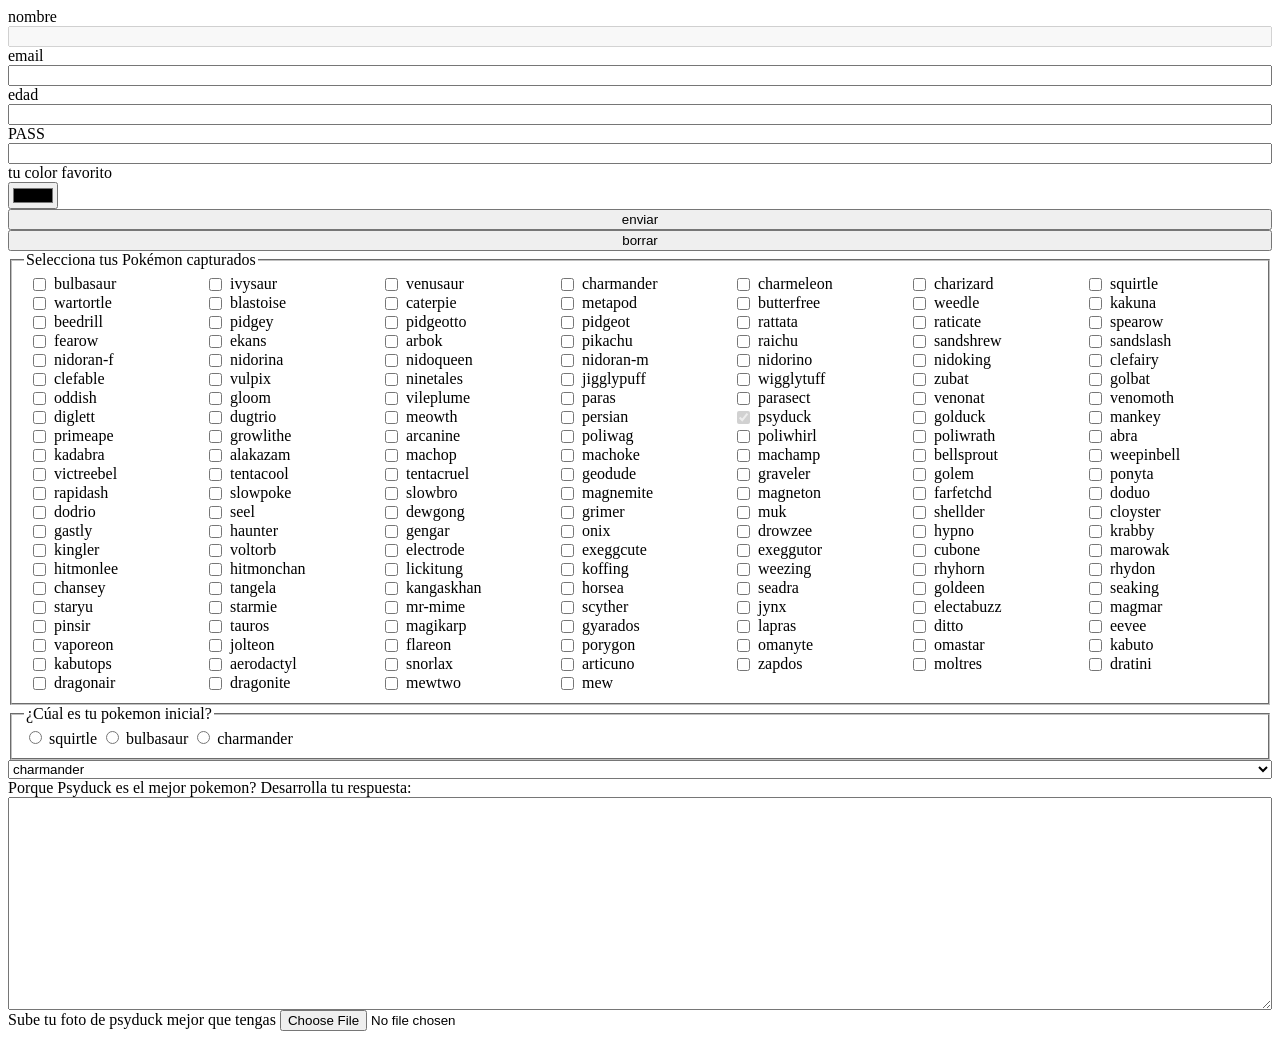
==== sessions/session-07/index.html @ f672d83a "add session 07" ====
<!DOCTYPE html>
<html lang="en">

<head>
    <meta charset="UTF-8">
    <meta name="viewport" content="width=device-width, initial-scale=1.0">
    <title>Document</title>

    <link rel="stylesheet" href="style.css">
</head>

<body>
    <header>

    </header>
    <main>

        <form action="./saludo.html" method="get">

            <label for="nameText">nombre</label>
            <input id="nameText" name="nameNameText" type="text" disabled>

            <label for="emailInput">email</label>
            <input id="emailInput" name="emailNameInput" type="email" required>

            <label for="edadInput">edad</label>
            <input id="edadInput" type="number" name="edadNameInput" readonly>

            <label for="passInput">PASS</label>
            <input id="passInput" type="password" name="passNameInput">

            <label for="colorInput">tu color favorito</label>
            <input id="colorInput" type="color" name="colorNameInput">

            <!-- <input type="button" value=""> -->
            <button type="submit">enviar</button>
            <button type="reset">borrar</button>


            <fieldset class="grid">
                <legend>Selecciona tus Pokémon capturados</legend>

                <input id="bulbasaurCheckbox" name="pokeCheckbox" type="checkbox" value="bulbasaur">
                <label for="bulbasaurCheckbox">bulbasaur</label>

                <input id="ivysaurCheckbox" name="pokeCheckbox" type="checkbox" value="ivysaur">
                <label for="ivysaurCheckbox">ivysaur</label>

                <input id="venusaurCheckbox" name="pokeCheckbox" type="checkbox" value="venusaur">
                <label for="venusaurCheckbox">venusaur</label>

                <input id="charmanderCheckbox" name="pokeCheckbox" type="checkbox" value="charmander">
                <label for="charmanderCheckbox">charmander</label>

                <input id="charmeleonCheckbox" name="pokeCheckbox" type="checkbox" value="charmeleon">
                <label for="charmeleonCheckbox">charmeleon</label>

                <input id="charizardCheckbox" name="pokeCheckbox" type="checkbox" value="charizard">
                <label for="charizardCheckbox">charizard</label>

                <input id="squirtleCheckbox" name="pokeCheckbox" type="checkbox" value="squirtle">
                <label for="squirtleCheckbox">squirtle</label>

                <input id="wartortleCheckbox" name="pokeCheckbox" type="checkbox" value="wartortle">
                <label for="wartortleCheckbox">wartortle</label>

                <input id="blastoiseCheckbox" name="pokeCheckbox" type="checkbox" value="blastoise">
                <label for="blastoiseCheckbox">blastoise</label>

                <input id="caterpieCheckbox" name="pokeCheckbox" type="checkbox" value="caterpie">
                <label for="caterpieCheckbox">caterpie</label>

                <input id="metapodCheckbox" name="pokeCheckbox" type="checkbox" value="metapod">
                <label for="metapodCheckbox">metapod</label>

                <input id="butterfreeCheckbox" name="pokeCheckbox" type="checkbox" value="butterfree">
                <label for="butterfreeCheckbox">butterfree</label>

                <input id="weedleCheckbox" name="pokeCheckbox" type="checkbox" value="weedle">
                <label for="weedleCheckbox">weedle</label>

                <input id="kakunaCheckbox" name="pokeCheckbox" type="checkbox" value="kakuna">
                <label for="kakunaCheckbox">kakuna</label>

                <input id="beedrillCheckbox" name="pokeCheckbox" type="checkbox" value="beedrill">
                <label for="beedrillCheckbox">beedrill</label>

                <input id="pidgeyCheckbox" name="pokeCheckbox" type="checkbox" value="pidgey">
                <label for="pidgeyCheckbox">pidgey</label>

                <input id="pidgeottoCheckbox" name="pokeCheckbox" type="checkbox" value="pidgeotto">
                <label for="pidgeottoCheckbox">pidgeotto</label>

                <input id="pidgeotCheckbox" name="pokeCheckbox" type="checkbox" value="pidgeot">
                <label for="pidgeotCheckbox">pidgeot</label>

                <input id="rattataCheckbox" name="pokeCheckbox" type="checkbox" value="rattata">
                <label for="rattataCheckbox">rattata</label>

                <input id="raticateCheckbox" name="pokeCheckbox" type="checkbox" value="raticate">
                <label for="raticateCheckbox">raticate</label>

                <input id="spearowCheckbox" name="pokeCheckbox" type="checkbox" value="spearow">
                <label for="spearowCheckbox">spearow</label>

                <input id="fearowCheckbox" name="pokeCheckbox" type="checkbox" value="fearow">
                <label for="fearowCheckbox">fearow</label>

                <input id="ekansCheckbox" name="pokeCheckbox" type="checkbox" value="ekans">
                <label for="ekansCheckbox">ekans</label>

                <input id="arbokCheckbox" name="pokeCheckbox" type="checkbox" value="arbok">
                <label for="arbokCheckbox">arbok</label>

                <input id="pikachuCheckbox" name="pokeCheckbox" type="checkbox" value="pikachu">
                <label for="pikachuCheckbox">pikachu</label>

                <input id="raichuCheckbox" name="pokeCheckbox" type="checkbox" value="raichu">
                <label for="raichuCheckbox">raichu</label>

                <input id="sandshrewCheckbox" name="pokeCheckbox" type="checkbox" value="sandshrew">
                <label for="sandshrewCheckbox">sandshrew</label>

                <input id="sandslashCheckbox" name="pokeCheckbox" type="checkbox" value="sandslash">
                <label for="sandslashCheckbox">sandslash</label>

                <input id="nidoran-fCheckbox" name="pokeCheckbox" type="checkbox" value="nidoran-f">
                <label for="nidoran-fCheckbox">nidoran-f</label>

                <input id="nidorinaCheckbox" name="pokeCheckbox" type="checkbox" value="nidorina">
                <label for="nidorinaCheckbox">nidorina</label>

                <input id="nidoqueenCheckbox" name="pokeCheckbox" type="checkbox" value="nidoqueen">
                <label for="nidoqueenCheckbox">nidoqueen</label>

                <input id="nidoran-mCheckbox" name="pokeCheckbox" type="checkbox" value="nidoran-m">
                <label for="nidoran-mCheckbox">nidoran-m</label>

                <input id="nidorinoCheckbox" name="pokeCheckbox" type="checkbox" value="nidorino">
                <label for="nidorinoCheckbox">nidorino</label>

                <input id="nidokingCheckbox" name="pokeCheckbox" type="checkbox" value="nidoking">
                <label for="nidokingCheckbox">nidoking</label>

                <input id="clefairyCheckbox" name="pokeCheckbox" type="checkbox" value="clefairy">
                <label for="clefairyCheckbox">clefairy</label>

                <input id="clefableCheckbox" name="pokeCheckbox" type="checkbox" value="clefable">
                <label for="clefableCheckbox">clefable</label>

                <input id="vulpixCheckbox" name="pokeCheckbox" type="checkbox" value="vulpix">
                <label for="vulpixCheckbox">vulpix</label>

                <input id="ninetalesCheckbox" name="pokeCheckbox" type="checkbox" value="ninetales">
                <label for="ninetalesCheckbox">ninetales</label>

                <input id="jigglypuffCheckbox" name="pokeCheckbox" type="checkbox" value="jigglypuff">
                <label for="jigglypuffCheckbox">jigglypuff</label>

                <input id="wigglytuffCheckbox" name="pokeCheckbox" type="checkbox" value="wigglytuff">
                <label for="wigglytuffCheckbox">wigglytuff</label>

                <input id="zubatCheckbox" name="pokeCheckbox" type="checkbox" value="zubat">
                <label for="zubatCheckbox">zubat</label>

                <input id="golbatCheckbox" name="pokeCheckbox" type="checkbox" value="golbat">
                <label for="golbatCheckbox">golbat</label>

                <input id="oddishCheckbox" name="pokeCheckbox" type="checkbox" value="oddish">
                <label for="oddishCheckbox">oddish</label>

                <input id="gloomCheckbox" name="pokeCheckbox" type="checkbox" value="gloom">
                <label for="gloomCheckbox">gloom</label>

                <input id="vileplumeCheckbox" name="pokeCheckbox" type="checkbox" value="vileplume">
                <label for="vileplumeCheckbox">vileplume</label>

                <input id="parasCheckbox" name="pokeCheckbox" type="checkbox" value="paras">
                <label for="parasCheckbox">paras</label>

                <input id="parasectCheckbox" name="pokeCheckbox" type="checkbox" value="parasect">
                <label for="parasectCheckbox">parasect</label>

                <input id="venonatCheckbox" name="pokeCheckbox" type="checkbox" value="venonat">
                <label for="venonatCheckbox">venonat</label>

                <input id="venomothCheckbox" name="pokeCheckbox" type="checkbox" value="venomoth">
                <label for="venomothCheckbox">venomoth</label>

                <input id="diglettCheckbox" name="pokeCheckbox" type="checkbox" value="diglett">
                <label for="diglettCheckbox">diglett</label>

                <input id="dugtrioCheckbox" name="pokeCheckbox" type="checkbox" value="dugtrio">
                <label for="dugtrioCheckbox">dugtrio</label>

                <input id="meowthCheckbox" name="pokeCheckbox" type="checkbox" value="meowth">
                <label for="meowthCheckbox">meowth</label>

                <input id="persianCheckbox" name="pokeCheckbox" type="checkbox" value="persian">
                <label for="persianCheckbox">persian</label>

                <input name="pokeCheckbox" type="hidden" value="psyduck">
                <input id="psyduckCheckbox" name="pokeCheckbox" type="checkbox" value="psyduck" checked disabled>
                <label for="psyduckCheckbox">psyduck</label>

                <input id="golduckCheckbox" name="pokeCheckbox" type="checkbox" value="golduck">
                <label for="golduckCheckbox">golduck</label>

                <input id="mankeyCheckbox" name="pokeCheckbox" type="checkbox" value="mankey">
                <label for="mankeyCheckbox">mankey</label>

                <input id="primeapeCheckbox" name="pokeCheckbox" type="checkbox" value="primeape">
                <label for="primeapeCheckbox">primeape</label>

                <input id="growlitheCheckbox" name="pokeCheckbox" type="checkbox" value="growlithe">
                <label for="growlitheCheckbox">growlithe</label>

                <input id="arcanineCheckbox" name="pokeCheckbox" type="checkbox" value="arcanine">
                <label for="arcanineCheckbox">arcanine</label>

                <input id="poliwagCheckbox" name="pokeCheckbox" type="checkbox" value="poliwag">
                <label for="poliwagCheckbox">poliwag</label>

                <input id="poliwhirlCheckbox" name="pokeCheckbox" type="checkbox" value="poliwhirl">
                <label for="poliwhirlCheckbox">poliwhirl</label>

                <input id="poliwrathCheckbox" name="pokeCheckbox" type="checkbox" value="poliwrath">
                <label for="poliwrathCheckbox">poliwrath</label>

                <input id="abraCheckbox" name="pokeCheckbox" type="checkbox" value="abra">
                <label for="abraCheckbox">abra</label>

                <input id="kadabraCheckbox" name="pokeCheckbox" type="checkbox" value="kadabra">
                <label for="kadabraCheckbox">kadabra</label>

                <input id="alakazamCheckbox" name="pokeCheckbox" type="checkbox" value="alakazam">
                <label for="alakazamCheckbox">alakazam</label>

                <input id="machopCheckbox" name="pokeCheckbox" type="checkbox" value="machop">
                <label for="machopCheckbox">machop</label>

                <input id="machokeCheckbox" name="pokeCheckbox" type="checkbox" value="machoke">
                <label for="machokeCheckbox">machoke</label>

                <input id="machampCheckbox" name="pokeCheckbox" type="checkbox" value="machamp">
                <label for="machampCheckbox">machamp</label>

                <input id="bellsproutCheckbox" name="pokeCheckbox" type="checkbox" value="bellsprout">
                <label for="bellsproutCheckbox">bellsprout</label>

                <input id="weepinbellCheckbox" name="pokeCheckbox" type="checkbox" value="weepinbell">
                <label for="weepinbellCheckbox">weepinbell</label>

                <input id="victreebelCheckbox" name="pokeCheckbox" type="checkbox" value="victreebel">
                <label for="victreebelCheckbox">victreebel</label>

                <input id="tentacoolCheckbox" name="pokeCheckbox" type="checkbox" value="tentacool">
                <label for="tentacoolCheckbox">tentacool</label>

                <input id="tentacruelCheckbox" name="pokeCheckbox" type="checkbox" value="tentacruel">
                <label for="tentacruelCheckbox">tentacruel</label>

                <input id="geodudeCheckbox" name="pokeCheckbox" type="checkbox" value="geodude">
                <label for="geodudeCheckbox">geodude</label>

                <input id="gravelerCheckbox" name="pokeCheckbox" type="checkbox" value="graveler">
                <label for="gravelerCheckbox">graveler</label>

                <input id="golemCheckbox" name="pokeCheckbox" type="checkbox" value="golem">
                <label for="golemCheckbox">golem</label>

                <input id="ponytaCheckbox" name="pokeCheckbox" type="checkbox" value="ponyta">
                <label for="ponytaCheckbox">ponyta</label>

                <input id="rapidashCheckbox" name="pokeCheckbox" type="checkbox" value="rapidash">
                <label for="rapidashCheckbox">rapidash</label>

                <input id="slowpokeCheckbox" name="pokeCheckbox" type="checkbox" value="slowpoke">
                <label for="slowpokeCheckbox">slowpoke</label>

                <input id="slowbroCheckbox" name="pokeCheckbox" type="checkbox" value="slowbro">
                <label for="slowbroCheckbox">slowbro</label>

                <input id="magnemiteCheckbox" name="pokeCheckbox" type="checkbox" value="magnemite">
                <label for="magnemiteCheckbox">magnemite</label>

                <input id="magnetonCheckbox" name="pokeCheckbox" type="checkbox" value="magneton">
                <label for="magnetonCheckbox">magneton</label>

                <input id="farfetchdCheckbox" name="pokeCheckbox" type="checkbox" value="farfetchd">
                <label for="farfetchdCheckbox">farfetchd</label>

                <input id="doduoCheckbox" name="pokeCheckbox" type="checkbox" value="doduo">
                <label for="doduoCheckbox">doduo</label>

                <input id="dodrioCheckbox" name="pokeCheckbox" type="checkbox" value="dodrio">
                <label for="dodrioCheckbox">dodrio</label>

                <input id="seelCheckbox" name="pokeCheckbox" type="checkbox" value="seel">
                <label for="seelCheckbox">seel</label>

                <input id="dewgongCheckbox" name="pokeCheckbox" type="checkbox" value="dewgong">
                <label for="dewgongCheckbox">dewgong</label>

                <input id="grimerCheckbox" name="pokeCheckbox" type="checkbox" value="grimer">
                <label for="grimerCheckbox">grimer</label>

                <input id="mukCheckbox" name="pokeCheckbox" type="checkbox" value="muk">
                <label for="mukCheckbox">muk</label>

                <input id="shellderCheckbox" name="pokeCheckbox" type="checkbox" value="shellder">
                <label for="shellderCheckbox">shellder</label>

                <input id="cloysterCheckbox" name="pokeCheckbox" type="checkbox" value="cloyster">
                <label for="cloysterCheckbox">cloyster</label>

                <input id="gastlyCheckbox" name="pokeCheckbox" type="checkbox" value="gastly">
                <label for="gastlyCheckbox">gastly</label>

                <input id="haunterCheckbox" name="pokeCheckbox" type="checkbox" value="haunter">
                <label for="haunterCheckbox">haunter</label>

                <input id="gengarCheckbox" name="pokeCheckbox" type="checkbox" value="gengar">
                <label for="gengarCheckbox">gengar</label>

                <input id="onixCheckbox" name="pokeCheckbox" type="checkbox" value="onix">
                <label for="onixCheckbox">onix</label>

                <input id="drowzeeCheckbox" name="pokeCheckbox" type="checkbox" value="drowzee">
                <label for="drowzeeCheckbox">drowzee</label>

                <input id="hypnoCheckbox" name="pokeCheckbox" type="checkbox" value="hypno">
                <label for="hypnoCheckbox">hypno</label>

                <input id="krabbyCheckbox" name="pokeCheckbox" type="checkbox" value="krabby">
                <label for="krabbyCheckbox">krabby</label>

                <input id="kinglerCheckbox" name="pokeCheckbox" type="checkbox" value="kingler">
                <label for="kinglerCheckbox">kingler</label>

                <input id="voltorbCheckbox" name="pokeCheckbox" type="checkbox" value="voltorb">
                <label for="voltorbCheckbox">voltorb</label>

                <input id="electrodeCheckbox" name="pokeCheckbox" type="checkbox" value="electrode">
                <label for="electrodeCheckbox">electrode</label>

                <input id="exeggcuteCheckbox" name="pokeCheckbox" type="checkbox" value="exeggcute">
                <label for="exeggcuteCheckbox">exeggcute</label>

                <input id="exeggutorCheckbox" name="pokeCheckbox" type="checkbox" value="exeggutor">
                <label for="exeggutorCheckbox">exeggutor</label>

                <input id="cuboneCheckbox" name="pokeCheckbox" type="checkbox" value="cubone">
                <label for="cuboneCheckbox">cubone</label>

                <input id="marowakCheckbox" name="pokeCheckbox" type="checkbox" value="marowak">
                <label for="marowakCheckbox">marowak</label>

                <input id="hitmonleeCheckbox" name="pokeCheckbox" type="checkbox" value="hitmonlee">
                <label for="hitmonleeCheckbox">hitmonlee</label>

                <input id="hitmonchanCheckbox" name="pokeCheckbox" type="checkbox" value="hitmonchan">
                <label for="hitmonchanCheckbox">hitmonchan</label>

                <input id="lickitungCheckbox" name="pokeCheckbox" type="checkbox" value="lickitung">
                <label for="lickitungCheckbox">lickitung</label>

                <input id="koffingCheckbox" name="pokeCheckbox" type="checkbox" value="koffing">
                <label for="koffingCheckbox">koffing</label>

                <input id="weezingCheckbox" name="pokeCheckbox" type="checkbox" value="weezing">
                <label for="weezingCheckbox">weezing</label>

                <input id="rhyhornCheckbox" name="pokeCheckbox" type="checkbox" value="rhyhorn">
                <label for="rhyhornCheckbox">rhyhorn</label>

                <input id="rhydonCheckbox" name="pokeCheckbox" type="checkbox" value="rhydon">
                <label for="rhydonCheckbox">rhydon</label>

                <input id="chanseyCheckbox" name="pokeCheckbox" type="checkbox" value="chansey">
                <label for="chanseyCheckbox">chansey</label>

                <input id="tangelaCheckbox" name="pokeCheckbox" type="checkbox" value="tangela">
                <label for="tangelaCheckbox">tangela</label>

                <input id="kangaskhanCheckbox" name="pokeCheckbox" type="checkbox" value="kangaskhan">
                <label for="kangaskhanCheckbox">kangaskhan</label>

                <input id="horseaCheckbox" name="pokeCheckbox" type="checkbox" value="horsea">
                <label for="horseaCheckbox">horsea</label>

                <input id="seadraCheckbox" name="pokeCheckbox" type="checkbox" value="seadra">
                <label for="seadraCheckbox">seadra</label>

                <input id="goldeenCheckbox" name="pokeCheckbox" type="checkbox" value="goldeen">
                <label for="goldeenCheckbox">goldeen</label>

                <input id="seakingCheckbox" name="pokeCheckbox" type="checkbox" value="seaking">
                <label for="seakingCheckbox">seaking</label>

                <input id="staryuCheckbox" name="pokeCheckbox" type="checkbox" value="staryu">
                <label for="staryuCheckbox">staryu</label>

                <input id="starmieCheckbox" name="pokeCheckbox" type="checkbox" value="starmie">
                <label for="starmieCheckbox">starmie</label>

                <input id="mr-mimeCheckbox" name="pokeCheckbox" type="checkbox" value="mr-mime">
                <label for="mr-mimeCheckbox">mr-mime</label>

                <input id="scytherCheckbox" name="pokeCheckbox" type="checkbox" value="scyther">
                <label for="scytherCheckbox">scyther</label>

                <input id="jynxCheckbox" name="pokeCheckbox" type="checkbox" value="jynx">
                <label for="jynxCheckbox">jynx</label>

                <input id="electabuzzCheckbox" name="pokeCheckbox" type="checkbox" value="electabuzz">
                <label for="electabuzzCheckbox">electabuzz</label>

                <input id="magmarCheckbox" name="pokeCheckbox" type="checkbox" value="magmar">
                <label for="magmarCheckbox">magmar</label>

                <input id="pinsirCheckbox" name="pokeCheckbox" type="checkbox" value="pinsir">
                <label for="pinsirCheckbox">pinsir</label>

                <input id="taurosCheckbox" name="pokeCheckbox" type="checkbox" value="tauros">
                <label for="taurosCheckbox">tauros</label>

                <input id="magikarpCheckbox" name="pokeCheckbox" type="checkbox" value="magikarp">
                <label for="magikarpCheckbox">magikarp</label>

                <input id="gyaradosCheckbox" name="pokeCheckbox" type="checkbox" value="gyarados">
                <label for="gyaradosCheckbox">gyarados</label>

                <input id="laprasCheckbox" name="pokeCheckbox" type="checkbox" value="lapras">
                <label for="laprasCheckbox">lapras</label>

                <input id="dittoCheckbox" name="pokeCheckbox" type="checkbox" value="ditto">
                <label for="dittoCheckbox">ditto</label>

                <input id="eeveeCheckbox" name="pokeCheckbox" type="checkbox" value="eevee">
                <label for="eeveeCheckbox">eevee</label>

                <input id="vaporeonCheckbox" name="pokeCheckbox" type="checkbox" value="vaporeon">
                <label for="vaporeonCheckbox">vaporeon</label>

                <input id="jolteonCheckbox" name="pokeCheckbox" type="checkbox" value="jolteon">
                <label for="jolteonCheckbox">jolteon</label>

                <input id="flareonCheckbox" name="pokeCheckbox" type="checkbox" value="flareon">
                <label for="flareonCheckbox">flareon</label>

                <input id="porygonCheckbox" name="pokeCheckbox" type="checkbox" value="porygon">
                <label for="porygonCheckbox">porygon</label>

                <input id="omanyteCheckbox" name="pokeCheckbox" type="checkbox" value="omanyte">
                <label for="omanyteCheckbox">omanyte</label>

                <input id="omastarCheckbox" name="pokeCheckbox" type="checkbox" value="omastar">
                <label for="omastarCheckbox">omastar</label>

                <input id="kabutoCheckbox" name="pokeCheckbox" type="checkbox" value="kabuto">
                <label for="kabutoCheckbox">kabuto</label>

                <input id="kabutopsCheckbox" name="pokeCheckbox" type="checkbox" value="kabutops">
                <label for="kabutopsCheckbox">kabutops</label>

                <input id="aerodactylCheckbox" name="pokeCheckbox" type="checkbox" value="aerodactyl">
                <label for="aerodactylCheckbox">aerodactyl</label>

                <input id="snorlaxCheckbox" name="pokeCheckbox" type="checkbox" value="snorlax">
                <label for="snorlaxCheckbox">snorlax</label>

                <input id="articunoCheckbox" name="pokeCheckbox" type="checkbox" value="articuno">
                <label for="articunoCheckbox">articuno</label>

                <input id="zapdosCheckbox" name="pokeCheckbox" type="checkbox" value="zapdos">
                <label for="zapdosCheckbox">zapdos</label>

                <input id="moltresCheckbox" name="pokeCheckbox" type="checkbox" value="moltres">
                <label for="moltresCheckbox">moltres</label>

                <input id="dratiniCheckbox" name="pokeCheckbox" type="checkbox" value="dratini">
                <label for="dratiniCheckbox">dratini</label>

                <input id="dragonairCheckbox" name="pokeCheckbox" type="checkbox" value="dragonair">
                <label for="dragonairCheckbox">dragonair</label>

                <input id="dragoniteCheckbox" name="pokeCheckbox" type="checkbox" value="dragonite">
                <label for="dragoniteCheckbox">dragonite</label>

                <input id="mewtwoCheckbox" name="pokeCheckbox" type="checkbox" value="mewtwo">
                <label for="mewtwoCheckbox">mewtwo</label>

                <input id="mewCheckbox" name="pokeCheckbox" type="checkbox" value="mew">
                <label for="mewCheckbox">mew</label>

            </fieldset>


            <fieldset>
                <legend>¿Cúal es tu pokemon inicial?</legend>

                <input id="squirtleRadio" name="pokeRadio" type="Radio" value="squirtle">
                <label for="squirtleRadio">squirtle</label>

                <input id="bulbasaurRadio" name="pokeRadio" type="Radio" value="bulbasaur">
                <label for="bulbasaurRadio">bulbasaur</label>

                <input id="charmanderRadio" name="pokeRadio" type="Radio" value="charmander">
                <label for="charmanderRadio">charmander</label>
            </fieldset>


            <select name="pokeSelect" id="pokeSelect">
                <option value="charmander">charmander</option>
                <option value="squirtle">squirtle</option>
                <option value="bulbasaur">bulbasaur</option>
            </select>

            <label for="chapaText">Porque Psyduck es el mejor pokemon? Desarrolla tu respuesta:</label>
            <textarea name="chapa" id="chapaText"></textarea>

            <label for="">Sube tu foto de psyduck mejor que tengas
                <input type="file">
            </label>

        </form>

    </main>
</body>

</html>
---- sessions/session-07/style.css ----
form {
    display: flex;
    flex-direction: column;
}

textarea {
    font-family: Arial, Helvetica, sans-serif;
    padding: .33rem;
    min-height: 200px;
}

.grid {
    display: grid;
    grid-template-columns: repeat(2, 30px 1fr);
}

@media (min-width: 768px) {
    .grid {
        grid-template-columns: repeat(4, 30px 1fr);
    }
}

@media (min-width: 1200px) {
    .grid {
        grid-template-columns: repeat(7, 30px 1fr);
    }
}
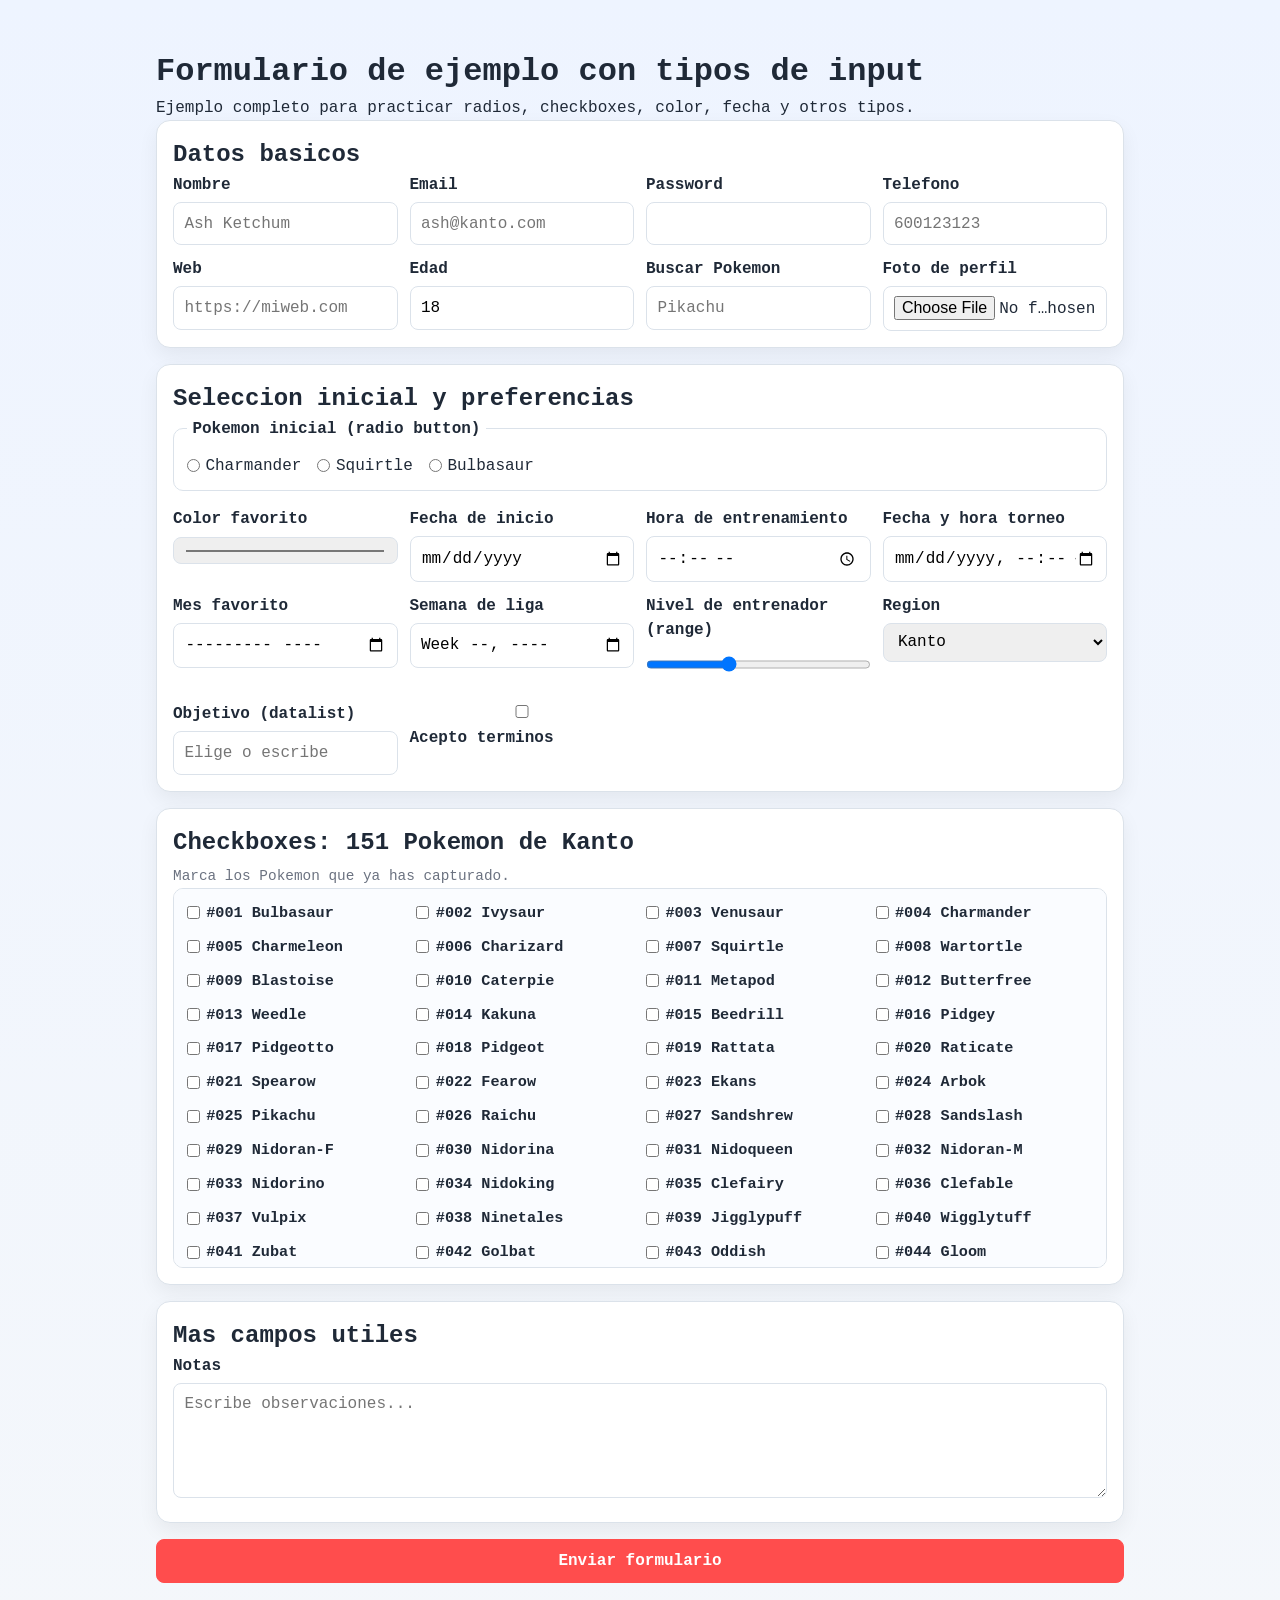
==== commit ee4ccb63: "chore: add session 07 example" ====
--- a/sessions/session-07/index.html
+++ b/sessions/session-07/index.html
@@ -1,532 +1,1609 @@
-<!DOCTYPE html>
-<html lang="en">
-
-<head>
-    <meta charset="UTF-8">
-    <meta name="viewport" content="width=device-width, initial-scale=1.0">
-    <title>Document</title>
-
-    <link rel="stylesheet" href="style.css">
-</head>
-
-<body>
-    <header>
-
-    </header>
+<!doctype html>
+<html lang="es">
+  <head>
+    <meta charset="UTF-8" />
+    <meta name="viewport" content="width=device-width, initial-scale=1.0" />
+    <title>Ejemplo de Inputs</title>
+
+    <link rel="stylesheet" href="reset.css" />
+    <link rel="stylesheet" href="style.css" />
+  </head>
+  <body>
     <main>
-
-        <form action="./saludo.html" method="get">
-
-            <label for="nameText">nombre</label>
-            <input id="nameText" name="nameNameText" type="text" disabled>
-
-            <label for="emailInput">email</label>
-            <input id="emailInput" name="emailNameInput" type="email" required>
-
-            <label for="edadInput">edad</label>
-            <input id="edadInput" type="number" name="edadNameInput" readonly>
-
-            <label for="passInput">PASS</label>
-            <input id="passInput" type="password" name="passNameInput">
-
-            <label for="colorInput">tu color favorito</label>
-            <input id="colorInput" type="color" name="colorNameInput">
-
-            <!-- <input type="button" value=""> -->
-            <button type="submit">enviar</button>
-            <button type="reset">borrar</button>
-
-
-            <fieldset class="grid">
-                <legend>Selecciona tus Pokémon capturados</legend>
-
-                <input id="bulbasaurCheckbox" name="pokeCheckbox" type="checkbox" value="bulbasaur">
-                <label for="bulbasaurCheckbox">bulbasaur</label>
-
-                <input id="ivysaurCheckbox" name="pokeCheckbox" type="checkbox" value="ivysaur">
-                <label for="ivysaurCheckbox">ivysaur</label>
-
-                <input id="venusaurCheckbox" name="pokeCheckbox" type="checkbox" value="venusaur">
-                <label for="venusaurCheckbox">venusaur</label>
-
-                <input id="charmanderCheckbox" name="pokeCheckbox" type="checkbox" value="charmander">
-                <label for="charmanderCheckbox">charmander</label>
-
-                <input id="charmeleonCheckbox" name="pokeCheckbox" type="checkbox" value="charmeleon">
-                <label for="charmeleonCheckbox">charmeleon</label>
-
-                <input id="charizardCheckbox" name="pokeCheckbox" type="checkbox" value="charizard">
-                <label for="charizardCheckbox">charizard</label>
-
-                <input id="squirtleCheckbox" name="pokeCheckbox" type="checkbox" value="squirtle">
-                <label for="squirtleCheckbox">squirtle</label>
-
-                <input id="wartortleCheckbox" name="pokeCheckbox" type="checkbox" value="wartortle">
-                <label for="wartortleCheckbox">wartortle</label>
-
-                <input id="blastoiseCheckbox" name="pokeCheckbox" type="checkbox" value="blastoise">
-                <label for="blastoiseCheckbox">blastoise</label>
-
-                <input id="caterpieCheckbox" name="pokeCheckbox" type="checkbox" value="caterpie">
-                <label for="caterpieCheckbox">caterpie</label>
-
-                <input id="metapodCheckbox" name="pokeCheckbox" type="checkbox" value="metapod">
-                <label for="metapodCheckbox">metapod</label>
-
-                <input id="butterfreeCheckbox" name="pokeCheckbox" type="checkbox" value="butterfree">
-                <label for="butterfreeCheckbox">butterfree</label>
-
-                <input id="weedleCheckbox" name="pokeCheckbox" type="checkbox" value="weedle">
-                <label for="weedleCheckbox">weedle</label>
-
-                <input id="kakunaCheckbox" name="pokeCheckbox" type="checkbox" value="kakuna">
-                <label for="kakunaCheckbox">kakuna</label>
-
-                <input id="beedrillCheckbox" name="pokeCheckbox" type="checkbox" value="beedrill">
-                <label for="beedrillCheckbox">beedrill</label>
-
-                <input id="pidgeyCheckbox" name="pokeCheckbox" type="checkbox" value="pidgey">
-                <label for="pidgeyCheckbox">pidgey</label>
-
-                <input id="pidgeottoCheckbox" name="pokeCheckbox" type="checkbox" value="pidgeotto">
-                <label for="pidgeottoCheckbox">pidgeotto</label>
-
-                <input id="pidgeotCheckbox" name="pokeCheckbox" type="checkbox" value="pidgeot">
-                <label for="pidgeotCheckbox">pidgeot</label>
-
-                <input id="rattataCheckbox" name="pokeCheckbox" type="checkbox" value="rattata">
-                <label for="rattataCheckbox">rattata</label>
-
-                <input id="raticateCheckbox" name="pokeCheckbox" type="checkbox" value="raticate">
-                <label for="raticateCheckbox">raticate</label>
-
-                <input id="spearowCheckbox" name="pokeCheckbox" type="checkbox" value="spearow">
-                <label for="spearowCheckbox">spearow</label>
-
-                <input id="fearowCheckbox" name="pokeCheckbox" type="checkbox" value="fearow">
-                <label for="fearowCheckbox">fearow</label>
-
-                <input id="ekansCheckbox" name="pokeCheckbox" type="checkbox" value="ekans">
-                <label for="ekansCheckbox">ekans</label>
-
-                <input id="arbokCheckbox" name="pokeCheckbox" type="checkbox" value="arbok">
-                <label for="arbokCheckbox">arbok</label>
-
-                <input id="pikachuCheckbox" name="pokeCheckbox" type="checkbox" value="pikachu">
-                <label for="pikachuCheckbox">pikachu</label>
-
-                <input id="raichuCheckbox" name="pokeCheckbox" type="checkbox" value="raichu">
-                <label for="raichuCheckbox">raichu</label>
-
-                <input id="sandshrewCheckbox" name="pokeCheckbox" type="checkbox" value="sandshrew">
-                <label for="sandshrewCheckbox">sandshrew</label>
-
-                <input id="sandslashCheckbox" name="pokeCheckbox" type="checkbox" value="sandslash">
-                <label for="sandslashCheckbox">sandslash</label>
-
-                <input id="nidoran-fCheckbox" name="pokeCheckbox" type="checkbox" value="nidoran-f">
-                <label for="nidoran-fCheckbox">nidoran-f</label>
-
-                <input id="nidorinaCheckbox" name="pokeCheckbox" type="checkbox" value="nidorina">
-                <label for="nidorinaCheckbox">nidorina</label>
-
-                <input id="nidoqueenCheckbox" name="pokeCheckbox" type="checkbox" value="nidoqueen">
-                <label for="nidoqueenCheckbox">nidoqueen</label>
-
-                <input id="nidoran-mCheckbox" name="pokeCheckbox" type="checkbox" value="nidoran-m">
-                <label for="nidoran-mCheckbox">nidoran-m</label>
-
-                <input id="nidorinoCheckbox" name="pokeCheckbox" type="checkbox" value="nidorino">
-                <label for="nidorinoCheckbox">nidorino</label>
-
-                <input id="nidokingCheckbox" name="pokeCheckbox" type="checkbox" value="nidoking">
-                <label for="nidokingCheckbox">nidoking</label>
-
-                <input id="clefairyCheckbox" name="pokeCheckbox" type="checkbox" value="clefairy">
-                <label for="clefairyCheckbox">clefairy</label>
-
-                <input id="clefableCheckbox" name="pokeCheckbox" type="checkbox" value="clefable">
-                <label for="clefableCheckbox">clefable</label>
-
-                <input id="vulpixCheckbox" name="pokeCheckbox" type="checkbox" value="vulpix">
-                <label for="vulpixCheckbox">vulpix</label>
-
-                <input id="ninetalesCheckbox" name="pokeCheckbox" type="checkbox" value="ninetales">
-                <label for="ninetalesCheckbox">ninetales</label>
-
-                <input id="jigglypuffCheckbox" name="pokeCheckbox" type="checkbox" value="jigglypuff">
-                <label for="jigglypuffCheckbox">jigglypuff</label>
-
-                <input id="wigglytuffCheckbox" name="pokeCheckbox" type="checkbox" value="wigglytuff">
-                <label for="wigglytuffCheckbox">wigglytuff</label>
-
-                <input id="zubatCheckbox" name="pokeCheckbox" type="checkbox" value="zubat">
-                <label for="zubatCheckbox">zubat</label>
-
-                <input id="golbatCheckbox" name="pokeCheckbox" type="checkbox" value="golbat">
-                <label for="golbatCheckbox">golbat</label>
-
-                <input id="oddishCheckbox" name="pokeCheckbox" type="checkbox" value="oddish">
-                <label for="oddishCheckbox">oddish</label>
-
-                <input id="gloomCheckbox" name="pokeCheckbox" type="checkbox" value="gloom">
-                <label for="gloomCheckbox">gloom</label>
-
-                <input id="vileplumeCheckbox" name="pokeCheckbox" type="checkbox" value="vileplume">
-                <label for="vileplumeCheckbox">vileplume</label>
-
-                <input id="parasCheckbox" name="pokeCheckbox" type="checkbox" value="paras">
-                <label for="parasCheckbox">paras</label>
-
-                <input id="parasectCheckbox" name="pokeCheckbox" type="checkbox" value="parasect">
-                <label for="parasectCheckbox">parasect</label>
-
-                <input id="venonatCheckbox" name="pokeCheckbox" type="checkbox" value="venonat">
-                <label for="venonatCheckbox">venonat</label>
-
-                <input id="venomothCheckbox" name="pokeCheckbox" type="checkbox" value="venomoth">
-                <label for="venomothCheckbox">venomoth</label>
-
-                <input id="diglettCheckbox" name="pokeCheckbox" type="checkbox" value="diglett">
-                <label for="diglettCheckbox">diglett</label>
-
-                <input id="dugtrioCheckbox" name="pokeCheckbox" type="checkbox" value="dugtrio">
-                <label for="dugtrioCheckbox">dugtrio</label>
-
-                <input id="meowthCheckbox" name="pokeCheckbox" type="checkbox" value="meowth">
-                <label for="meowthCheckbox">meowth</label>
-
-                <input id="persianCheckbox" name="pokeCheckbox" type="checkbox" value="persian">
-                <label for="persianCheckbox">persian</label>
-
-                <input name="pokeCheckbox" type="hidden" value="psyduck">
-                <input id="psyduckCheckbox" name="pokeCheckbox" type="checkbox" value="psyduck" checked disabled>
-                <label for="psyduckCheckbox">psyduck</label>
-
-                <input id="golduckCheckbox" name="pokeCheckbox" type="checkbox" value="golduck">
-                <label for="golduckCheckbox">golduck</label>
-
-                <input id="mankeyCheckbox" name="pokeCheckbox" type="checkbox" value="mankey">
-                <label for="mankeyCheckbox">mankey</label>
-
-                <input id="primeapeCheckbox" name="pokeCheckbox" type="checkbox" value="primeape">
-                <label for="primeapeCheckbox">primeape</label>
-
-                <input id="growlitheCheckbox" name="pokeCheckbox" type="checkbox" value="growlithe">
-                <label for="growlitheCheckbox">growlithe</label>
-
-                <input id="arcanineCheckbox" name="pokeCheckbox" type="checkbox" value="arcanine">
-                <label for="arcanineCheckbox">arcanine</label>
-
-                <input id="poliwagCheckbox" name="pokeCheckbox" type="checkbox" value="poliwag">
-                <label for="poliwagCheckbox">poliwag</label>
-
-                <input id="poliwhirlCheckbox" name="pokeCheckbox" type="checkbox" value="poliwhirl">
-                <label for="poliwhirlCheckbox">poliwhirl</label>
-
-                <input id="poliwrathCheckbox" name="pokeCheckbox" type="checkbox" value="poliwrath">
-                <label for="poliwrathCheckbox">poliwrath</label>
-
-                <input id="abraCheckbox" name="pokeCheckbox" type="checkbox" value="abra">
-                <label for="abraCheckbox">abra</label>
-
-                <input id="kadabraCheckbox" name="pokeCheckbox" type="checkbox" value="kadabra">
-                <label for="kadabraCheckbox">kadabra</label>
-
-                <input id="alakazamCheckbox" name="pokeCheckbox" type="checkbox" value="alakazam">
-                <label for="alakazamCheckbox">alakazam</label>
-
-                <input id="machopCheckbox" name="pokeCheckbox" type="checkbox" value="machop">
-                <label for="machopCheckbox">machop</label>
-
-                <input id="machokeCheckbox" name="pokeCheckbox" type="checkbox" value="machoke">
-                <label for="machokeCheckbox">machoke</label>
-
-                <input id="machampCheckbox" name="pokeCheckbox" type="checkbox" value="machamp">
-                <label for="machampCheckbox">machamp</label>
-
-                <input id="bellsproutCheckbox" name="pokeCheckbox" type="checkbox" value="bellsprout">
-                <label for="bellsproutCheckbox">bellsprout</label>
-
-                <input id="weepinbellCheckbox" name="pokeCheckbox" type="checkbox" value="weepinbell">
-                <label for="weepinbellCheckbox">weepinbell</label>
-
-                <input id="victreebelCheckbox" name="pokeCheckbox" type="checkbox" value="victreebel">
-                <label for="victreebelCheckbox">victreebel</label>
-
-                <input id="tentacoolCheckbox" name="pokeCheckbox" type="checkbox" value="tentacool">
-                <label for="tentacoolCheckbox">tentacool</label>
-
-                <input id="tentacruelCheckbox" name="pokeCheckbox" type="checkbox" value="tentacruel">
-                <label for="tentacruelCheckbox">tentacruel</label>
-
-                <input id="geodudeCheckbox" name="pokeCheckbox" type="checkbox" value="geodude">
-                <label for="geodudeCheckbox">geodude</label>
-
-                <input id="gravelerCheckbox" name="pokeCheckbox" type="checkbox" value="graveler">
-                <label for="gravelerCheckbox">graveler</label>
-
-                <input id="golemCheckbox" name="pokeCheckbox" type="checkbox" value="golem">
-                <label for="golemCheckbox">golem</label>
-
-                <input id="ponytaCheckbox" name="pokeCheckbox" type="checkbox" value="ponyta">
-                <label for="ponytaCheckbox">ponyta</label>
-
-                <input id="rapidashCheckbox" name="pokeCheckbox" type="checkbox" value="rapidash">
-                <label for="rapidashCheckbox">rapidash</label>
-
-                <input id="slowpokeCheckbox" name="pokeCheckbox" type="checkbox" value="slowpoke">
-                <label for="slowpokeCheckbox">slowpoke</label>
-
-                <input id="slowbroCheckbox" name="pokeCheckbox" type="checkbox" value="slowbro">
-                <label for="slowbroCheckbox">slowbro</label>
-
-                <input id="magnemiteCheckbox" name="pokeCheckbox" type="checkbox" value="magnemite">
-                <label for="magnemiteCheckbox">magnemite</label>
-
-                <input id="magnetonCheckbox" name="pokeCheckbox" type="checkbox" value="magneton">
-                <label for="magnetonCheckbox">magneton</label>
-
-                <input id="farfetchdCheckbox" name="pokeCheckbox" type="checkbox" value="farfetchd">
-                <label for="farfetchdCheckbox">farfetchd</label>
-
-                <input id="doduoCheckbox" name="pokeCheckbox" type="checkbox" value="doduo">
-                <label for="doduoCheckbox">doduo</label>
-
-                <input id="dodrioCheckbox" name="pokeCheckbox" type="checkbox" value="dodrio">
-                <label for="dodrioCheckbox">dodrio</label>
-
-                <input id="seelCheckbox" name="pokeCheckbox" type="checkbox" value="seel">
-                <label for="seelCheckbox">seel</label>
-
-                <input id="dewgongCheckbox" name="pokeCheckbox" type="checkbox" value="dewgong">
-                <label for="dewgongCheckbox">dewgong</label>
-
-                <input id="grimerCheckbox" name="pokeCheckbox" type="checkbox" value="grimer">
-                <label for="grimerCheckbox">grimer</label>
-
-                <input id="mukCheckbox" name="pokeCheckbox" type="checkbox" value="muk">
-                <label for="mukCheckbox">muk</label>
-
-                <input id="shellderCheckbox" name="pokeCheckbox" type="checkbox" value="shellder">
-                <label for="shellderCheckbox">shellder</label>
-
-                <input id="cloysterCheckbox" name="pokeCheckbox" type="checkbox" value="cloyster">
-                <label for="cloysterCheckbox">cloyster</label>
-
-                <input id="gastlyCheckbox" name="pokeCheckbox" type="checkbox" value="gastly">
-                <label for="gastlyCheckbox">gastly</label>
-
-                <input id="haunterCheckbox" name="pokeCheckbox" type="checkbox" value="haunter">
-                <label for="haunterCheckbox">haunter</label>
-
-                <input id="gengarCheckbox" name="pokeCheckbox" type="checkbox" value="gengar">
-                <label for="gengarCheckbox">gengar</label>
-
-                <input id="onixCheckbox" name="pokeCheckbox" type="checkbox" value="onix">
-                <label for="onixCheckbox">onix</label>
-
-                <input id="drowzeeCheckbox" name="pokeCheckbox" type="checkbox" value="drowzee">
-                <label for="drowzeeCheckbox">drowzee</label>
-
-                <input id="hypnoCheckbox" name="pokeCheckbox" type="checkbox" value="hypno">
-                <label for="hypnoCheckbox">hypno</label>
-
-                <input id="krabbyCheckbox" name="pokeCheckbox" type="checkbox" value="krabby">
-                <label for="krabbyCheckbox">krabby</label>
-
-                <input id="kinglerCheckbox" name="pokeCheckbox" type="checkbox" value="kingler">
-                <label for="kinglerCheckbox">kingler</label>
-
-                <input id="voltorbCheckbox" name="pokeCheckbox" type="checkbox" value="voltorb">
-                <label for="voltorbCheckbox">voltorb</label>
-
-                <input id="electrodeCheckbox" name="pokeCheckbox" type="checkbox" value="electrode">
-                <label for="electrodeCheckbox">electrode</label>
-
-                <input id="exeggcuteCheckbox" name="pokeCheckbox" type="checkbox" value="exeggcute">
-                <label for="exeggcuteCheckbox">exeggcute</label>
-
-                <input id="exeggutorCheckbox" name="pokeCheckbox" type="checkbox" value="exeggutor">
-                <label for="exeggutorCheckbox">exeggutor</label>
-
-                <input id="cuboneCheckbox" name="pokeCheckbox" type="checkbox" value="cubone">
-                <label for="cuboneCheckbox">cubone</label>
-
-                <input id="marowakCheckbox" name="pokeCheckbox" type="checkbox" value="marowak">
-                <label for="marowakCheckbox">marowak</label>
-
-                <input id="hitmonleeCheckbox" name="pokeCheckbox" type="checkbox" value="hitmonlee">
-                <label for="hitmonleeCheckbox">hitmonlee</label>
-
-                <input id="hitmonchanCheckbox" name="pokeCheckbox" type="checkbox" value="hitmonchan">
-                <label for="hitmonchanCheckbox">hitmonchan</label>
-
-                <input id="lickitungCheckbox" name="pokeCheckbox" type="checkbox" value="lickitung">
-                <label for="lickitungCheckbox">lickitung</label>
-
-                <input id="koffingCheckbox" name="pokeCheckbox" type="checkbox" value="koffing">
-                <label for="koffingCheckbox">koffing</label>
-
-                <input id="weezingCheckbox" name="pokeCheckbox" type="checkbox" value="weezing">
-                <label for="weezingCheckbox">weezing</label>
-
-                <input id="rhyhornCheckbox" name="pokeCheckbox" type="checkbox" value="rhyhorn">
-                <label for="rhyhornCheckbox">rhyhorn</label>
-
-                <input id="rhydonCheckbox" name="pokeCheckbox" type="checkbox" value="rhydon">
-                <label for="rhydonCheckbox">rhydon</label>
-
-                <input id="chanseyCheckbox" name="pokeCheckbox" type="checkbox" value="chansey">
-                <label for="chanseyCheckbox">chansey</label>
-
-                <input id="tangelaCheckbox" name="pokeCheckbox" type="checkbox" value="tangela">
-                <label for="tangelaCheckbox">tangela</label>
-
-                <input id="kangaskhanCheckbox" name="pokeCheckbox" type="checkbox" value="kangaskhan">
-                <label for="kangaskhanCheckbox">kangaskhan</label>
-
-                <input id="horseaCheckbox" name="pokeCheckbox" type="checkbox" value="horsea">
-                <label for="horseaCheckbox">horsea</label>
-
-                <input id="seadraCheckbox" name="pokeCheckbox" type="checkbox" value="seadra">
-                <label for="seadraCheckbox">seadra</label>
-
-                <input id="goldeenCheckbox" name="pokeCheckbox" type="checkbox" value="goldeen">
-                <label for="goldeenCheckbox">goldeen</label>
-
-                <input id="seakingCheckbox" name="pokeCheckbox" type="checkbox" value="seaking">
-                <label for="seakingCheckbox">seaking</label>
-
-                <input id="staryuCheckbox" name="pokeCheckbox" type="checkbox" value="staryu">
-                <label for="staryuCheckbox">staryu</label>
-
-                <input id="starmieCheckbox" name="pokeCheckbox" type="checkbox" value="starmie">
-                <label for="starmieCheckbox">starmie</label>
-
-                <input id="mr-mimeCheckbox" name="pokeCheckbox" type="checkbox" value="mr-mime">
-                <label for="mr-mimeCheckbox">mr-mime</label>
-
-                <input id="scytherCheckbox" name="pokeCheckbox" type="checkbox" value="scyther">
-                <label for="scytherCheckbox">scyther</label>
-
-                <input id="jynxCheckbox" name="pokeCheckbox" type="checkbox" value="jynx">
-                <label for="jynxCheckbox">jynx</label>
-
-                <input id="electabuzzCheckbox" name="pokeCheckbox" type="checkbox" value="electabuzz">
-                <label for="electabuzzCheckbox">electabuzz</label>
-
-                <input id="magmarCheckbox" name="pokeCheckbox" type="checkbox" value="magmar">
-                <label for="magmarCheckbox">magmar</label>
-
-                <input id="pinsirCheckbox" name="pokeCheckbox" type="checkbox" value="pinsir">
-                <label for="pinsirCheckbox">pinsir</label>
-
-                <input id="taurosCheckbox" name="pokeCheckbox" type="checkbox" value="tauros">
-                <label for="taurosCheckbox">tauros</label>
-
-                <input id="magikarpCheckbox" name="pokeCheckbox" type="checkbox" value="magikarp">
-                <label for="magikarpCheckbox">magikarp</label>
-
-                <input id="gyaradosCheckbox" name="pokeCheckbox" type="checkbox" value="gyarados">
-                <label for="gyaradosCheckbox">gyarados</label>
-
-                <input id="laprasCheckbox" name="pokeCheckbox" type="checkbox" value="lapras">
-                <label for="laprasCheckbox">lapras</label>
-
-                <input id="dittoCheckbox" name="pokeCheckbox" type="checkbox" value="ditto">
-                <label for="dittoCheckbox">ditto</label>
-
-                <input id="eeveeCheckbox" name="pokeCheckbox" type="checkbox" value="eevee">
-                <label for="eeveeCheckbox">eevee</label>
-
-                <input id="vaporeonCheckbox" name="pokeCheckbox" type="checkbox" value="vaporeon">
-                <label for="vaporeonCheckbox">vaporeon</label>
-
-                <input id="jolteonCheckbox" name="pokeCheckbox" type="checkbox" value="jolteon">
-                <label for="jolteonCheckbox">jolteon</label>
-
-                <input id="flareonCheckbox" name="pokeCheckbox" type="checkbox" value="flareon">
-                <label for="flareonCheckbox">flareon</label>
-
-                <input id="porygonCheckbox" name="pokeCheckbox" type="checkbox" value="porygon">
-                <label for="porygonCheckbox">porygon</label>
-
-                <input id="omanyteCheckbox" name="pokeCheckbox" type="checkbox" value="omanyte">
-                <label for="omanyteCheckbox">omanyte</label>
-
-                <input id="omastarCheckbox" name="pokeCheckbox" type="checkbox" value="omastar">
-                <label for="omastarCheckbox">omastar</label>
-
-                <input id="kabutoCheckbox" name="pokeCheckbox" type="checkbox" value="kabuto">
-                <label for="kabutoCheckbox">kabuto</label>
-
-                <input id="kabutopsCheckbox" name="pokeCheckbox" type="checkbox" value="kabutops">
-                <label for="kabutopsCheckbox">kabutops</label>
-
-                <input id="aerodactylCheckbox" name="pokeCheckbox" type="checkbox" value="aerodactyl">
-                <label for="aerodactylCheckbox">aerodactyl</label>
-
-                <input id="snorlaxCheckbox" name="pokeCheckbox" type="checkbox" value="snorlax">
-                <label for="snorlaxCheckbox">snorlax</label>
-
-                <input id="articunoCheckbox" name="pokeCheckbox" type="checkbox" value="articuno">
-                <label for="articunoCheckbox">articuno</label>
-
-                <input id="zapdosCheckbox" name="pokeCheckbox" type="checkbox" value="zapdos">
-                <label for="zapdosCheckbox">zapdos</label>
-
-                <input id="moltresCheckbox" name="pokeCheckbox" type="checkbox" value="moltres">
-                <label for="moltresCheckbox">moltres</label>
-
-                <input id="dratiniCheckbox" name="pokeCheckbox" type="checkbox" value="dratini">
-                <label for="dratiniCheckbox">dratini</label>
-
-                <input id="dragonairCheckbox" name="pokeCheckbox" type="checkbox" value="dragonair">
-                <label for="dragonairCheckbox">dragonair</label>
-
-                <input id="dragoniteCheckbox" name="pokeCheckbox" type="checkbox" value="dragonite">
-                <label for="dragoniteCheckbox">dragonite</label>
-
-                <input id="mewtwoCheckbox" name="pokeCheckbox" type="checkbox" value="mewtwo">
-                <label for="mewtwoCheckbox">mewtwo</label>
-
-                <input id="mewCheckbox" name="pokeCheckbox" type="checkbox" value="mew">
-                <label for="mewCheckbox">mew</label>
-
-            </fieldset>
-
-
-            <fieldset>
-                <legend>¿Cúal es tu pokemon inicial?</legend>
-
-                <input id="squirtleRadio" name="pokeRadio" type="Radio" value="squirtle">
-                <label for="squirtleRadio">squirtle</label>
-
-                <input id="bulbasaurRadio" name="pokeRadio" type="Radio" value="bulbasaur">
-                <label for="bulbasaurRadio">bulbasaur</label>
-
-                <input id="charmanderRadio" name="pokeRadio" type="Radio" value="charmander">
-                <label for="charmanderRadio">charmander</label>
-            </fieldset>
-
-
-            <select name="pokeSelect" id="pokeSelect">
-                <option value="charmander">charmander</option>
-                <option value="squirtle">squirtle</option>
-                <option value="bulbasaur">bulbasaur</option>
-            </select>
-
-            <label for="chapaText">Porque Psyduck es el mejor pokemon? Desarrolla tu respuesta:</label>
-            <textarea name="chapa" id="chapaText"></textarea>
-
-            <label for="">Sube tu foto de psyduck mejor que tengas
-                <input type="file">
-            </label>
-
-        </form>
-
+      <h1>Formulario de ejemplo con tipos de input</h1>
+      <p>
+        Ejemplo completo para practicar radios, checkboxes, color, fecha y otros
+        tipos.
+      </p>
+
+      <!-- <form action="https://httpbin.org/post" method="POST" target="_blank"> -->
+      <form method="GET">
+        <section class="card">
+          <h2>Datos basicos</h2>
+          <div class="grid">
+            <div>
+              <label for="nombre">Nombre</label>
+              <input
+                type="text"
+                id="nombre"
+                name="nombre"
+                placeholder="Ash Ketchum"
+                required
+              />
+            </div>
+
+            <div>
+              <label for="email">Email</label>
+              <input
+                type="email"
+                id="email"
+                name="email"
+                placeholder="ash@kanto.com"
+                required
+              />
+            </div>
+
+            <div>
+              <label for="password">Password</label>
+              <input
+                type="password"
+                id="password"
+                name="password"
+                minlength="6"
+              />
+            </div>
+
+            <div>
+              <label for="telefono">Telefono</label>
+              <input
+                type="tel"
+                id="telefono"
+                name="telefono"
+                placeholder="600123123"
+              />
+            </div>
+
+            <div>
+              <label for="web">Web</label>
+              <input
+                type="url"
+                id="web"
+                name="web"
+                placeholder="https://miweb.com"
+              />
+            </div>
+
+            <div>
+              <label for="edad">Edad</label>
+              <input
+                type="number"
+                id="edad"
+                name="edad"
+                min="1"
+                max="120"
+                value="18"
+              />
+            </div>
+
+            <div>
+              <label for="search">Buscar Pokemon</label>
+              <input
+                type="search"
+                id="search"
+                name="search"
+                placeholder="Pikachu"
+              />
+            </div>
+
+            <div>
+              <label for="avatar">Foto de perfil</label>
+              <input type="file" id="avatar" name="avatar" accept="image/*" />
+            </div>
+          </div>
+        </section>
+
+        <section class="card">
+          <h2>Seleccion inicial y preferencias</h2>
+
+          <fieldset>
+            <legend>Pokemon inicial (radio button)</legend>
+            <div class="row-inline">
+              <label
+                ><input
+                  type="radio"
+                  name="inicial"
+                  value="charmander"
+                  required
+                />
+                Charmander</label
+              >
+              <label
+                ><input type="radio" name="inicial" value="squirtle" />
+                Squirtle</label
+              >
+              <label
+                ><input type="radio" name="inicial" value="bulbasaur" />
+                Bulbasaur</label
+              >
+            </div>
+          </fieldset>
+
+          <div class="grid">
+            <div>
+              <label for="fav-color">Color favorito</label>
+              <input
+                type="color"
+                id="fav-color"
+                name="fav_color"
+                value="#00aaff"
+              />
+            </div>
+
+            <div>
+              <label for="fecha">Fecha de inicio</label>
+              <input type="date" id="fecha" name="fecha_inicio" />
+            </div>
+
+            <div>
+              <label for="hora">Hora de entrenamiento</label>
+              <input type="time" id="hora" name="hora_entrenamiento" />
+            </div>
+
+            <div>
+              <label for="fecha-hora">Fecha y hora torneo</label>
+              <input
+                type="datetime-local"
+                id="fecha-hora"
+                name="torneo_datetime"
+              />
+            </div>
+
+            <div>
+              <label for="mes">Mes favorito</label>
+              <input type="month" id="mes" name="mes_favorito" />
+            </div>
+
+            <div>
+              <label for="semana">Semana de liga</label>
+              <input type="week" id="semana" name="semana_liga" />
+            </div>
+
+            <div>
+              <label for="nivel">Nivel de entrenador (range)</label>
+              <input
+                type="range"
+                id="nivel"
+                name="nivel_entrenador"
+                min="1"
+                max="100"
+                value="35"
+              />
+            </div>
+
+            <div>
+              <label for="region">Region</label>
+              <select id="region" name="region">
+                <option value="kanto">Kanto</option>
+                <option value="johto">Johto</option>
+                <option value="hoenn">Hoenn</option>
+                <option value="sinnoh">Sinnoh</option>
+              </select>
+            </div>
+
+            <div>
+              <label for="objetivo">Objetivo (datalist)</label>
+              <input
+                list="objetivos"
+                id="objetivo"
+                name="objetivo"
+                placeholder="Elige o escribe"
+              />
+              <datalist id="objetivos">
+                <option value="Completar Pokedex"></option>
+                <option value="Ganar medallas"></option>
+                <option value="Entrenar competitivo"></option>
+              </datalist>
+            </div>
+
+            <div>
+              <label
+                ><input type="checkbox" name="acepta_terminos" required />
+                Acepto terminos</label
+              >
+            </div>
+          </div>
+        </section>
+
+        <section class="card">
+          <h2>Checkboxes: 151 Pokemon de Kanto</h2>
+          <p class="help">Marca los Pokemon que ya has capturado.</p>
+          <div class="pokemon-list">
+            <label class="pokemon-item" for="pokemon-001"
+              ><input
+                type="checkbox"
+                id="pokemon-001"
+                name="capturados"
+                value="Bulbasaur"
+              />
+              #001 Bulbasaur</label
+            >
+            <label class="pokemon-item" for="pokemon-002"
+              ><input
+                type="checkbox"
+                id="pokemon-002"
+                name="capturados"
+                value="Ivysaur"
+              />
+              #002 Ivysaur</label
+            >
+            <label class="pokemon-item" for="pokemon-003"
+              ><input
+                type="checkbox"
+                id="pokemon-003"
+                name="capturados"
+                value="Venusaur"
+              />
+              #003 Venusaur</label
+            >
+            <label class="pokemon-item" for="pokemon-004"
+              ><input
+                type="checkbox"
+                id="pokemon-004"
+                name="capturados"
+                value="Charmander"
+              />
+              #004 Charmander</label
+            >
+            <label class="pokemon-item" for="pokemon-005"
+              ><input
+                type="checkbox"
+                id="pokemon-005"
+                name="capturados"
+                value="Charmeleon"
+              />
+              #005 Charmeleon</label
+            >
+            <label class="pokemon-item" for="pokemon-006"
+              ><input
+                type="checkbox"
+                id="pokemon-006"
+                name="capturados"
+                value="Charizard"
+              />
+              #006 Charizard</label
+            >
+            <label class="pokemon-item" for="pokemon-007"
+              ><input
+                type="checkbox"
+                id="pokemon-007"
+                name="capturados"
+                value="Squirtle"
+              />
+              #007 Squirtle</label
+            >
+            <label class="pokemon-item" for="pokemon-008"
+              ><input
+                type="checkbox"
+                id="pokemon-008"
+                name="capturados"
+                value="Wartortle"
+              />
+              #008 Wartortle</label
+            >
+            <label class="pokemon-item" for="pokemon-009"
+              ><input
+                type="checkbox"
+                id="pokemon-009"
+                name="capturados"
+                value="Blastoise"
+              />
+              #009 Blastoise</label
+            >
+            <label class="pokemon-item" for="pokemon-010"
+              ><input
+                type="checkbox"
+                id="pokemon-010"
+                name="capturados"
+                value="Caterpie"
+              />
+              #010 Caterpie</label
+            >
+            <label class="pokemon-item" for="pokemon-011"
+              ><input
+                type="checkbox"
+                id="pokemon-011"
+                name="capturados"
+                value="Metapod"
+              />
+              #011 Metapod</label
+            >
+            <label class="pokemon-item" for="pokemon-012"
+              ><input
+                type="checkbox"
+                id="pokemon-012"
+                name="capturados"
+                value="Butterfree"
+              />
+              #012 Butterfree</label
+            >
+            <label class="pokemon-item" for="pokemon-013"
+              ><input
+                type="checkbox"
+                id="pokemon-013"
+                name="capturados"
+                value="Weedle"
+              />
+              #013 Weedle</label
+            >
+            <label class="pokemon-item" for="pokemon-014"
+              ><input
+                type="checkbox"
+                id="pokemon-014"
+                name="capturados"
+                value="Kakuna"
+              />
+              #014 Kakuna</label
+            >
+            <label class="pokemon-item" for="pokemon-015"
+              ><input
+                type="checkbox"
+                id="pokemon-015"
+                name="capturados"
+                value="Beedrill"
+              />
+              #015 Beedrill</label
+            >
+            <label class="pokemon-item" for="pokemon-016"
+              ><input
+                type="checkbox"
+                id="pokemon-016"
+                name="capturados"
+                value="Pidgey"
+              />
+              #016 Pidgey</label
+            >
+            <label class="pokemon-item" for="pokemon-017"
+              ><input
+                type="checkbox"
+                id="pokemon-017"
+                name="capturados"
+                value="Pidgeotto"
+              />
+              #017 Pidgeotto</label
+            >
+            <label class="pokemon-item" for="pokemon-018"
+              ><input
+                type="checkbox"
+                id="pokemon-018"
+                name="capturados"
+                value="Pidgeot"
+              />
+              #018 Pidgeot</label
+            >
+            <label class="pokemon-item" for="pokemon-019"
+              ><input
+                type="checkbox"
+                id="pokemon-019"
+                name="capturados"
+                value="Rattata"
+              />
+              #019 Rattata</label
+            >
+            <label class="pokemon-item" for="pokemon-020"
+              ><input
+                type="checkbox"
+                id="pokemon-020"
+                name="capturados"
+                value="Raticate"
+              />
+              #020 Raticate</label
+            >
+            <label class="pokemon-item" for="pokemon-021"
+              ><input
+                type="checkbox"
+                id="pokemon-021"
+                name="capturados"
+                value="Spearow"
+              />
+              #021 Spearow</label
+            >
+            <label class="pokemon-item" for="pokemon-022"
+              ><input
+                type="checkbox"
+                id="pokemon-022"
+                name="capturados"
+                value="Fearow"
+              />
+              #022 Fearow</label
+            >
+            <label class="pokemon-item" for="pokemon-023"
+              ><input
+                type="checkbox"
+                id="pokemon-023"
+                name="capturados"
+                value="Ekans"
+              />
+              #023 Ekans</label
+            >
+            <label class="pokemon-item" for="pokemon-024"
+              ><input
+                type="checkbox"
+                id="pokemon-024"
+                name="capturados"
+                value="Arbok"
+              />
+              #024 Arbok</label
+            >
+            <label class="pokemon-item" for="pokemon-025"
+              ><input
+                type="checkbox"
+                id="pokemon-025"
+                name="capturados"
+                value="Pikachu"
+              />
+              #025 Pikachu</label
+            >
+            <label class="pokemon-item" for="pokemon-026"
+              ><input
+                type="checkbox"
+                id="pokemon-026"
+                name="capturados"
+                value="Raichu"
+              />
+              #026 Raichu</label
+            >
+            <label class="pokemon-item" for="pokemon-027"
+              ><input
+                type="checkbox"
+                id="pokemon-027"
+                name="capturados"
+                value="Sandshrew"
+              />
+              #027 Sandshrew</label
+            >
+            <label class="pokemon-item" for="pokemon-028"
+              ><input
+                type="checkbox"
+                id="pokemon-028"
+                name="capturados"
+                value="Sandslash"
+              />
+              #028 Sandslash</label
+            >
+            <label class="pokemon-item" for="pokemon-029"
+              ><input
+                type="checkbox"
+                id="pokemon-029"
+                name="capturados"
+                value="Nidoran-F"
+              />
+              #029 Nidoran-F</label
+            >
+            <label class="pokemon-item" for="pokemon-030"
+              ><input
+                type="checkbox"
+                id="pokemon-030"
+                name="capturados"
+                value="Nidorina"
+              />
+              #030 Nidorina</label
+            >
+            <label class="pokemon-item" for="pokemon-031"
+              ><input
+                type="checkbox"
+                id="pokemon-031"
+                name="capturados"
+                value="Nidoqueen"
+              />
+              #031 Nidoqueen</label
+            >
+            <label class="pokemon-item" for="pokemon-032"
+              ><input
+                type="checkbox"
+                id="pokemon-032"
+                name="capturados"
+                value="Nidoran-M"
+              />
+              #032 Nidoran-M</label
+            >
+            <label class="pokemon-item" for="pokemon-033"
+              ><input
+                type="checkbox"
+                id="pokemon-033"
+                name="capturados"
+                value="Nidorino"
+              />
+              #033 Nidorino</label
+            >
+            <label class="pokemon-item" for="pokemon-034"
+              ><input
+                type="checkbox"
+                id="pokemon-034"
+                name="capturados"
+                value="Nidoking"
+              />
+              #034 Nidoking</label
+            >
+            <label class="pokemon-item" for="pokemon-035"
+              ><input
+                type="checkbox"
+                id="pokemon-035"
+                name="capturados"
+                value="Clefairy"
+              />
+              #035 Clefairy</label
+            >
+            <label class="pokemon-item" for="pokemon-036"
+              ><input
+                type="checkbox"
+                id="pokemon-036"
+                name="capturados"
+                value="Clefable"
+              />
+              #036 Clefable</label
+            >
+            <label class="pokemon-item" for="pokemon-037"
+              ><input
+                type="checkbox"
+                id="pokemon-037"
+                name="capturados"
+                value="Vulpix"
+              />
+              #037 Vulpix</label
+            >
+            <label class="pokemon-item" for="pokemon-038"
+              ><input
+                type="checkbox"
+                id="pokemon-038"
+                name="capturados"
+                value="Ninetales"
+              />
+              #038 Ninetales</label
+            >
+            <label class="pokemon-item" for="pokemon-039"
+              ><input
+                type="checkbox"
+                id="pokemon-039"
+                name="capturados"
+                value="Jigglypuff"
+              />
+              #039 Jigglypuff</label
+            >
+            <label class="pokemon-item" for="pokemon-040"
+              ><input
+                type="checkbox"
+                id="pokemon-040"
+                name="capturados"
+                value="Wigglytuff"
+              />
+              #040 Wigglytuff</label
+            >
+            <label class="pokemon-item" for="pokemon-041"
+              ><input
+                type="checkbox"
+                id="pokemon-041"
+                name="capturados"
+                value="Zubat"
+              />
+              #041 Zubat</label
+            >
+            <label class="pokemon-item" for="pokemon-042"
+              ><input
+                type="checkbox"
+                id="pokemon-042"
+                name="capturados"
+                value="Golbat"
+              />
+              #042 Golbat</label
+            >
+            <label class="pokemon-item" for="pokemon-043"
+              ><input
+                type="checkbox"
+                id="pokemon-043"
+                name="capturados"
+                value="Oddish"
+              />
+              #043 Oddish</label
+            >
+            <label class="pokemon-item" for="pokemon-044"
+              ><input
+                type="checkbox"
+                id="pokemon-044"
+                name="capturados"
+                value="Gloom"
+              />
+              #044 Gloom</label
+            >
+            <label class="pokemon-item" for="pokemon-045"
+              ><input
+                type="checkbox"
+                id="pokemon-045"
+                name="capturados"
+                value="Vileplume"
+              />
+              #045 Vileplume</label
+            >
+            <label class="pokemon-item" for="pokemon-046"
+              ><input
+                type="checkbox"
+                id="pokemon-046"
+                name="capturados"
+                value="Paras"
+              />
+              #046 Paras</label
+            >
+            <label class="pokemon-item" for="pokemon-047"
+              ><input
+                type="checkbox"
+                id="pokemon-047"
+                name="capturados"
+                value="Parasect"
+              />
+              #047 Parasect</label
+            >
+            <label class="pokemon-item" for="pokemon-048"
+              ><input
+                type="checkbox"
+                id="pokemon-048"
+                name="capturados"
+                value="Venonat"
+              />
+              #048 Venonat</label
+            >
+            <label class="pokemon-item" for="pokemon-049"
+              ><input
+                type="checkbox"
+                id="pokemon-049"
+                name="capturados"
+                value="Venomoth"
+              />
+              #049 Venomoth</label
+            >
+            <label class="pokemon-item" for="pokemon-050"
+              ><input
+                type="checkbox"
+                id="pokemon-050"
+                name="capturados"
+                value="Diglett"
+              />
+              #050 Diglett</label
+            >
+            <label class="pokemon-item" for="pokemon-051"
+              ><input
+                type="checkbox"
+                id="pokemon-051"
+                name="capturados"
+                value="Dugtrio"
+              />
+              #051 Dugtrio</label
+            >
+            <label class="pokemon-item" for="pokemon-052"
+              ><input
+                type="checkbox"
+                id="pokemon-052"
+                name="capturados"
+                value="Meowth"
+              />
+              #052 Meowth</label
+            >
+            <label class="pokemon-item" for="pokemon-053"
+              ><input
+                type="checkbox"
+                id="pokemon-053"
+                name="capturados"
+                value="Persian"
+              />
+              #053 Persian</label
+            >
+
+            <label class="pokemon-item" for="pokemon-054"
+              ><input
+                type="checkbox"
+                id="pokemon-054"
+                name="capturados"
+                value="Psyduck"
+                checked
+                disabled
+              />
+              #054 Psyduck</label
+            >
+
+            <!-- hidden input for Psyduck, ui is checked always and disabled 
+            the hidden input is used to submit the value of the checkbox 
+            because the ui is disabled and cannot submit its value directly -->
+            <input type="hidden" name="capturados" value="Psyduck" />
+
+            <label class="pokemon-item" for="pokemon-055"
+              ><input
+                type="checkbox"
+                id="pokemon-055"
+                name="capturados"
+                value="Golduck"
+              />
+              #055 Golduck</label
+            >
+            <label class="pokemon-item" for="pokemon-056"
+              ><input
+                type="checkbox"
+                id="pokemon-056"
+                name="capturados"
+                value="Mankey"
+              />
+              #056 Mankey</label
+            >
+            <label class="pokemon-item" for="pokemon-057"
+              ><input
+                type="checkbox"
+                id="pokemon-057"
+                name="capturados"
+                value="Primeape"
+              />
+              #057 Primeape</label
+            >
+            <label class="pokemon-item" for="pokemon-058"
+              ><input
+                type="checkbox"
+                id="pokemon-058"
+                name="capturados"
+                value="Growlithe"
+              />
+              #058 Growlithe</label
+            >
+            <label class="pokemon-item" for="pokemon-059"
+              ><input
+                type="checkbox"
+                id="pokemon-059"
+                name="capturados"
+                value="Arcanine"
+              />
+              #059 Arcanine</label
+            >
+            <label class="pokemon-item" for="pokemon-060"
+              ><input
+                type="checkbox"
+                id="pokemon-060"
+                name="capturados"
+                value="Poliwag"
+              />
+              #060 Poliwag</label
+            >
+            <label class="pokemon-item" for="pokemon-061"
+              ><input
+                type="checkbox"
+                id="pokemon-061"
+                name="capturados"
+                value="Poliwhirl"
+              />
+              #061 Poliwhirl</label
+            >
+            <label class="pokemon-item" for="pokemon-062"
+              ><input
+                type="checkbox"
+                id="pokemon-062"
+                name="capturados"
+                value="Poliwrath"
+              />
+              #062 Poliwrath</label
+            >
+            <label class="pokemon-item" for="pokemon-063"
+              ><input
+                type="checkbox"
+                id="pokemon-063"
+                name="capturados"
+                value="Abra"
+              />
+              #063 Abra</label
+            >
+            <label class="pokemon-item" for="pokemon-064"
+              ><input
+                type="checkbox"
+                id="pokemon-064"
+                name="capturados"
+                value="Kadabra"
+              />
+              #064 Kadabra</label
+            >
+            <label class="pokemon-item" for="pokemon-065"
+              ><input
+                type="checkbox"
+                id="pokemon-065"
+                name="capturados"
+                value="Alakazam"
+              />
+              #065 Alakazam</label
+            >
+            <label class="pokemon-item" for="pokemon-066"
+              ><input
+                type="checkbox"
+                id="pokemon-066"
+                name="capturados"
+                value="Machop"
+              />
+              #066 Machop</label
+            >
+            <label class="pokemon-item" for="pokemon-067"
+              ><input
+                type="checkbox"
+                id="pokemon-067"
+                name="capturados"
+                value="Machoke"
+              />
+              #067 Machoke</label
+            >
+            <label class="pokemon-item" for="pokemon-068"
+              ><input
+                type="checkbox"
+                id="pokemon-068"
+                name="capturados"
+                value="Machamp"
+              />
+              #068 Machamp</label
+            >
+            <label class="pokemon-item" for="pokemon-069"
+              ><input
+                type="checkbox"
+                id="pokemon-069"
+                name="capturados"
+                value="Bellsprout"
+              />
+              #069 Bellsprout</label
+            >
+            <label class="pokemon-item" for="pokemon-070"
+              ><input
+                type="checkbox"
+                id="pokemon-070"
+                name="capturados"
+                value="Weepinbell"
+              />
+              #070 Weepinbell</label
+            >
+            <label class="pokemon-item" for="pokemon-071"
+              ><input
+                type="checkbox"
+                id="pokemon-071"
+                name="capturados"
+                value="Victreebel"
+              />
+              #071 Victreebel</label
+            >
+            <label class="pokemon-item" for="pokemon-072"
+              ><input
+                type="checkbox"
+                id="pokemon-072"
+                name="capturados"
+                value="Tentacool"
+              />
+              #072 Tentacool</label
+            >
+            <label class="pokemon-item" for="pokemon-073"
+              ><input
+                type="checkbox"
+                id="pokemon-073"
+                name="capturados"
+                value="Tentacruel"
+              />
+              #073 Tentacruel</label
+            >
+            <label class="pokemon-item" for="pokemon-074"
+              ><input
+                type="checkbox"
+                id="pokemon-074"
+                name="capturados"
+                value="Geodude"
+              />
+              #074 Geodude</label
+            >
+            <label class="pokemon-item" for="pokemon-075"
+              ><input
+                type="checkbox"
+                id="pokemon-075"
+                name="capturados"
+                value="Graveler"
+              />
+              #075 Graveler</label
+            >
+            <label class="pokemon-item" for="pokemon-076"
+              ><input
+                type="checkbox"
+                id="pokemon-076"
+                name="capturados"
+                value="Golem"
+              />
+              #076 Golem</label
+            >
+            <label class="pokemon-item" for="pokemon-077"
+              ><input
+                type="checkbox"
+                id="pokemon-077"
+                name="capturados"
+                value="Ponyta"
+              />
+              #077 Ponyta</label
+            >
+            <label class="pokemon-item" for="pokemon-078"
+              ><input
+                type="checkbox"
+                id="pokemon-078"
+                name="capturados"
+                value="Rapidash"
+              />
+              #078 Rapidash</label
+            >
+            <label class="pokemon-item" for="pokemon-079"
+              ><input
+                type="checkbox"
+                id="pokemon-079"
+                name="capturados"
+                value="Slowpoke"
+              />
+              #079 Slowpoke</label
+            >
+            <label class="pokemon-item" for="pokemon-080"
+              ><input
+                type="checkbox"
+                id="pokemon-080"
+                name="capturados"
+                value="Slowbro"
+              />
+              #080 Slowbro</label
+            >
+            <label class="pokemon-item" for="pokemon-081"
+              ><input
+                type="checkbox"
+                id="pokemon-081"
+                name="capturados"
+                value="Magnemite"
+              />
+              #081 Magnemite</label
+            >
+            <label class="pokemon-item" for="pokemon-082"
+              ><input
+                type="checkbox"
+                id="pokemon-082"
+                name="capturados"
+                value="Magneton"
+              />
+              #082 Magneton</label
+            >
+            <label class="pokemon-item" for="pokemon-083"
+              ><input
+                type="checkbox"
+                id="pokemon-083"
+                name="capturados"
+                value="Farfetchd"
+              />
+              #083 Farfetchd</label
+            >
+            <label class="pokemon-item" for="pokemon-084"
+              ><input
+                type="checkbox"
+                id="pokemon-084"
+                name="capturados"
+                value="Doduo"
+              />
+              #084 Doduo</label
+            >
+            <label class="pokemon-item" for="pokemon-085"
+              ><input
+                type="checkbox"
+                id="pokemon-085"
+                name="capturados"
+                value="Dodrio"
+              />
+              #085 Dodrio</label
+            >
+            <label class="pokemon-item" for="pokemon-086"
+              ><input
+                type="checkbox"
+                id="pokemon-086"
+                name="capturados"
+                value="Seel"
+              />
+              #086 Seel</label
+            >
+            <label class="pokemon-item" for="pokemon-087"
+              ><input
+                type="checkbox"
+                id="pokemon-087"
+                name="capturados"
+                value="Dewgong"
+              />
+              #087 Dewgong</label
+            >
+            <label class="pokemon-item" for="pokemon-088"
+              ><input
+                type="checkbox"
+                id="pokemon-088"
+                name="capturados"
+                value="Grimer"
+              />
+              #088 Grimer</label
+            >
+            <label class="pokemon-item" for="pokemon-089"
+              ><input
+                type="checkbox"
+                id="pokemon-089"
+                name="capturados"
+                value="Muk"
+              />
+              #089 Muk</label
+            >
+            <label class="pokemon-item" for="pokemon-090"
+              ><input
+                type="checkbox"
+                id="pokemon-090"
+                name="capturados"
+                value="Shellder"
+              />
+              #090 Shellder</label
+            >
+            <label class="pokemon-item" for="pokemon-091"
+              ><input
+                type="checkbox"
+                id="pokemon-091"
+                name="capturados"
+                value="Cloyster"
+              />
+              #091 Cloyster</label
+            >
+            <label class="pokemon-item" for="pokemon-092"
+              ><input
+                type="checkbox"
+                id="pokemon-092"
+                name="capturados"
+                value="Gastly"
+              />
+              #092 Gastly</label
+            >
+            <label class="pokemon-item" for="pokemon-093"
+              ><input
+                type="checkbox"
+                id="pokemon-093"
+                name="capturados"
+                value="Haunter"
+              />
+              #093 Haunter</label
+            >
+            <label class="pokemon-item" for="pokemon-094"
+              ><input
+                type="checkbox"
+                id="pokemon-094"
+                name="capturados"
+                value="Gengar"
+              />
+              #094 Gengar</label
+            >
+            <label class="pokemon-item" for="pokemon-095"
+              ><input
+                type="checkbox"
+                id="pokemon-095"
+                name="capturados"
+                value="Onix"
+              />
+              #095 Onix</label
+            >
+            <label class="pokemon-item" for="pokemon-096"
+              ><input
+                type="checkbox"
+                id="pokemon-096"
+                name="capturados"
+                value="Drowzee"
+              />
+              #096 Drowzee</label
+            >
+            <label class="pokemon-item" for="pokemon-097"
+              ><input
+                type="checkbox"
+                id="pokemon-097"
+                name="capturados"
+                value="Hypno"
+              />
+              #097 Hypno</label
+            >
+            <label class="pokemon-item" for="pokemon-098"
+              ><input
+                type="checkbox"
+                id="pokemon-098"
+                name="capturados"
+                value="Krabby"
+              />
+              #098 Krabby</label
+            >
+            <label class="pokemon-item" for="pokemon-099"
+              ><input
+                type="checkbox"
+                id="pokemon-099"
+                name="capturados"
+                value="Kingler"
+              />
+              #099 Kingler</label
+            >
+            <label class="pokemon-item" for="pokemon-100"
+              ><input
+                type="checkbox"
+                id="pokemon-100"
+                name="capturados"
+                value="Voltorb"
+              />
+              #100 Voltorb</label
+            >
+            <label class="pokemon-item" for="pokemon-101"
+              ><input
+                type="checkbox"
+                id="pokemon-101"
+                name="capturados"
+                value="Electrode"
+              />
+              #101 Electrode</label
+            >
+            <label class="pokemon-item" for="pokemon-102"
+              ><input
+                type="checkbox"
+                id="pokemon-102"
+                name="capturados"
+                value="Exeggcute"
+              />
+              #102 Exeggcute</label
+            >
+            <label class="pokemon-item" for="pokemon-103"
+              ><input
+                type="checkbox"
+                id="pokemon-103"
+                name="capturados"
+                value="Exeggutor"
+              />
+              #103 Exeggutor</label
+            >
+            <label class="pokemon-item" for="pokemon-104"
+              ><input
+                type="checkbox"
+                id="pokemon-104"
+                name="capturados"
+                value="Cubone"
+              />
+              #104 Cubone</label
+            >
+            <label class="pokemon-item" for="pokemon-105"
+              ><input
+                type="checkbox"
+                id="pokemon-105"
+                name="capturados"
+                value="Marowak"
+              />
+              #105 Marowak</label
+            >
+            <label class="pokemon-item" for="pokemon-106"
+              ><input
+                type="checkbox"
+                id="pokemon-106"
+                name="capturados"
+                value="Hitmonlee"
+              />
+              #106 Hitmonlee</label
+            >
+            <label class="pokemon-item" for="pokemon-107"
+              ><input
+                type="checkbox"
+                id="pokemon-107"
+                name="capturados"
+                value="Hitmonchan"
+              />
+              #107 Hitmonchan</label
+            >
+            <label class="pokemon-item" for="pokemon-108"
+              ><input
+                type="checkbox"
+                id="pokemon-108"
+                name="capturados"
+                value="Lickitung"
+              />
+              #108 Lickitung</label
+            >
+            <label class="pokemon-item" for="pokemon-109"
+              ><input
+                type="checkbox"
+                id="pokemon-109"
+                name="capturados"
+                value="Koffing"
+              />
+              #109 Koffing</label
+            >
+            <label class="pokemon-item" for="pokemon-110"
+              ><input
+                type="checkbox"
+                id="pokemon-110"
+                name="capturados"
+                value="Weezing"
+              />
+              #110 Weezing</label
+            >
+            <label class="pokemon-item" for="pokemon-111"
+              ><input
+                type="checkbox"
+                id="pokemon-111"
+                name="capturados"
+                value="Rhyhorn"
+              />
+              #111 Rhyhorn</label
+            >
+            <label class="pokemon-item" for="pokemon-112"
+              ><input
+                type="checkbox"
+                id="pokemon-112"
+                name="capturados"
+                value="Rhydon"
+              />
+              #112 Rhydon</label
+            >
+            <label class="pokemon-item" for="pokemon-113"
+              ><input
+                type="checkbox"
+                id="pokemon-113"
+                name="capturados"
+                value="Chansey"
+              />
+              #113 Chansey</label
+            >
+            <label class="pokemon-item" for="pokemon-114"
+              ><input
+                type="checkbox"
+                id="pokemon-114"
+                name="capturados"
+                value="Tangela"
+              />
+              #114 Tangela</label
+            >
+            <label class="pokemon-item" for="pokemon-115"
+              ><input
+                type="checkbox"
+                id="pokemon-115"
+                name="capturados"
+                value="Kangaskhan"
+              />
+              #115 Kangaskhan</label
+            >
+            <label class="pokemon-item" for="pokemon-116"
+              ><input
+                type="checkbox"
+                id="pokemon-116"
+                name="capturados"
+                value="Horsea"
+              />
+              #116 Horsea</label
+            >
+            <label class="pokemon-item" for="pokemon-117"
+              ><input
+                type="checkbox"
+                id="pokemon-117"
+                name="capturados"
+                value="Seadra"
+              />
+              #117 Seadra</label
+            >
+            <label class="pokemon-item" for="pokemon-118"
+              ><input
+                type="checkbox"
+                id="pokemon-118"
+                name="capturados"
+                value="Goldeen"
+              />
+              #118 Goldeen</label
+            >
+            <label class="pokemon-item" for="pokemon-119"
+              ><input
+                type="checkbox"
+                id="pokemon-119"
+                name="capturados"
+                value="Seaking"
+              />
+              #119 Seaking</label
+            >
+            <label class="pokemon-item" for="pokemon-120"
+              ><input
+                type="checkbox"
+                id="pokemon-120"
+                name="capturados"
+                value="Staryu"
+              />
+              #120 Staryu</label
+            >
+            <label class="pokemon-item" for="pokemon-121"
+              ><input
+                type="checkbox"
+                id="pokemon-121"
+                name="capturados"
+                value="Starmie"
+              />
+              #121 Starmie</label
+            >
+            <label class="pokemon-item" for="pokemon-122"
+              ><input
+                type="checkbox"
+                id="pokemon-122"
+                name="capturados"
+                value="Mr-Mime"
+              />
+              #122 Mr-Mime</label
+            >
+            <label class="pokemon-item" for="pokemon-123"
+              ><input
+                type="checkbox"
+                id="pokemon-123"
+                name="capturados"
+                value="Scyther"
+              />
+              #123 Scyther</label
+            >
+            <label class="pokemon-item" for="pokemon-124"
+              ><input
+                type="checkbox"
+                id="pokemon-124"
+                name="capturados"
+                value="Jynx"
+              />
+              #124 Jynx</label
+            >
+            <label class="pokemon-item" for="pokemon-125"
+              ><input
+                type="checkbox"
+                id="pokemon-125"
+                name="capturados"
+                value="Electabuzz"
+              />
+              #125 Electabuzz</label
+            >
+            <label class="pokemon-item" for="pokemon-126"
+              ><input
+                type="checkbox"
+                id="pokemon-126"
+                name="capturados"
+                value="Magmar"
+              />
+              #126 Magmar</label
+            >
+            <label class="pokemon-item" for="pokemon-127"
+              ><input
+                type="checkbox"
+                id="pokemon-127"
+                name="capturados"
+                value="Pinsir"
+              />
+              #127 Pinsir</label
+            >
+            <label class="pokemon-item" for="pokemon-128"
+              ><input
+                type="checkbox"
+                id="pokemon-128"
+                name="capturados"
+                value="Tauros"
+              />
+              #128 Tauros</label
+            >
+            <label class="pokemon-item" for="pokemon-129"
+              ><input
+                type="checkbox"
+                id="pokemon-129"
+                name="capturados"
+                value="Magikarp"
+              />
+              #129 Magikarp</label
+            >
+            <label class="pokemon-item" for="pokemon-130"
+              ><input
+                type="checkbox"
+                id="pokemon-130"
+                name="capturados"
+                value="Gyarados"
+              />
+              #130 Gyarados</label
+            >
+            <label class="pokemon-item" for="pokemon-131"
+              ><input
+                type="checkbox"
+                id="pokemon-131"
+                name="capturados"
+                value="Lapras"
+              />
+              #131 Lapras</label
+            >
+            <label class="pokemon-item" for="pokemon-132"
+              ><input
+                type="checkbox"
+                id="pokemon-132"
+                name="capturados"
+                value="Ditto"
+              />
+              #132 Ditto</label
+            >
+            <label class="pokemon-item" for="pokemon-133"
+              ><input
+                type="checkbox"
+                id="pokemon-133"
+                name="capturados"
+                value="Eevee"
+              />
+              #133 Eevee</label
+            >
+            <label class="pokemon-item" for="pokemon-134"
+              ><input
+                type="checkbox"
+                id="pokemon-134"
+                name="capturados"
+                value="Vaporeon"
+              />
+              #134 Vaporeon</label
+            >
+            <label class="pokemon-item" for="pokemon-135"
+              ><input
+                type="checkbox"
+                id="pokemon-135"
+                name="capturados"
+                value="Jolteon"
+              />
+              #135 Jolteon</label
+            >
+            <label class="pokemon-item" for="pokemon-136"
+              ><input
+                type="checkbox"
+                id="pokemon-136"
+                name="capturados"
+                value="Flareon"
+              />
+              #136 Flareon</label
+            >
+            <label class="pokemon-item" for="pokemon-137"
+              ><input
+                type="checkbox"
+                id="pokemon-137"
+                name="capturados"
+                value="Porygon"
+              />
+              #137 Porygon</label
+            >
+            <label class="pokemon-item" for="pokemon-138"
+              ><input
+                type="checkbox"
+                id="pokemon-138"
+                name="capturados"
+                value="Omanyte"
+              />
+              #138 Omanyte</label
+            >
+            <label class="pokemon-item" for="pokemon-139"
+              ><input
+                type="checkbox"
+                id="pokemon-139"
+                name="capturados"
+                value="Omastar"
+              />
+              #139 Omastar</label
+            >
+            <label class="pokemon-item" for="pokemon-140"
+              ><input
+                type="checkbox"
+                id="pokemon-140"
+                name="capturados"
+                value="Kabuto"
+              />
+              #140 Kabuto</label
+            >
+            <label class="pokemon-item" for="pokemon-141"
+              ><input
+                type="checkbox"
+                id="pokemon-141"
+                name="capturados"
+                value="Kabutops"
+              />
+              #141 Kabutops</label
+            >
+            <label class="pokemon-item" for="pokemon-142"
+              ><input
+                type="checkbox"
+                id="pokemon-142"
+                name="capturados"
+                value="Aerodactyl"
+              />
+              #142 Aerodactyl</label
+            >
+            <label class="pokemon-item" for="pokemon-143"
+              ><input
+                type="checkbox"
+                id="pokemon-143"
+                name="capturados"
+                value="Snorlax"
+              />
+              #143 Snorlax</label
+            >
+            <label class="pokemon-item" for="pokemon-144"
+              ><input
+                type="checkbox"
+                id="pokemon-144"
+                name="capturados"
+                value="Articuno"
+              />
+              #144 Articuno</label
+            >
+            <label class="pokemon-item" for="pokemon-145"
+              ><input
+                type="checkbox"
+                id="pokemon-145"
+                name="capturados"
+                value="Zapdos"
+              />
+              #145 Zapdos</label
+            >
+            <label class="pokemon-item" for="pokemon-146"
+              ><input
+                type="checkbox"
+                id="pokemon-146"
+                name="capturados"
+                value="Moltres"
+              />
+              #146 Moltres</label
+            >
+            <label class="pokemon-item" for="pokemon-147"
+              ><input
+                type="checkbox"
+                id="pokemon-147"
+                name="capturados"
+                value="Dratini"
+              />
+              #147 Dratini</label
+            >
+            <label class="pokemon-item" for="pokemon-148"
+              ><input
+                type="checkbox"
+                id="pokemon-148"
+                name="capturados"
+                value="Dragonair"
+              />
+              #148 Dragonair</label
+            >
+            <label class="pokemon-item" for="pokemon-149"
+              ><input
+                type="checkbox"
+                id="pokemon-149"
+                name="capturados"
+                value="Dragonite"
+              />
+              #149 Dragonite</label
+            >
+            <label class="pokemon-item" for="pokemon-150"
+              ><input
+                type="checkbox"
+                id="pokemon-150"
+                name="capturados"
+                value="Mewtwo"
+              />
+              #150 Mewtwo</label
+            >
+            <label class="pokemon-item" for="pokemon-151"
+              ><input
+                type="checkbox"
+                id="pokemon-151"
+                name="capturados"
+                value="Mew"
+              />
+              #151 Mew</label
+            >
+          </div>
+        </section>
+
+        <section class="card">
+          <h2>Mas campos utiles</h2>
+          <label for="notas">Notas</label>
+          <textarea
+            id="notas"
+            name="notas"
+            rows="4"
+            placeholder="Escribe observaciones..."
+          ></textarea>
+
+          <input type="hidden" name="curso" value="session-07-forms" />
+        </section>
+
+        <button class="submit-btn" type="submit">Enviar formulario</button>
+      </form>
     </main>
-</body>
-
-</html>+  </body>
+</html>
--- a/sessions/session-07/style.css
+++ b/sessions/session-07/style.css
@@ -1,27 +1,131 @@
-form {
-    display: flex;
-    flex-direction: column;
+:root {
+  --bg: #f4f7fb;
+  --card: #ffffff;
+  --text: #1f2937;
+  --muted: #6b7280;
+  --accent: #ff4d4d;
+  --border: #dbe2ea;
 }
 
-textarea {
-    font-family: Arial, Helvetica, sans-serif;
-    padding: .33rem;
-    min-height: 200px;
+* {
+  box-sizing: border-box;
+}
+
+body {
+  margin: 0;
+  font-family: consolas, monaco, monospace;
+  background: linear-gradient(180deg, #eef4ff 0%, var(--bg) 100%);
+  color: var(--text);
+}
+
+main {
+  max-width: 1000px;
+  margin: 2rem auto;
+  padding: 1rem;
+}
+
+h1 {
+  margin-top: 0;
+}
+
+.card {
+  background: var(--card);
+  border: 1px solid var(--border);
+  border-radius: 14px;
+  padding: 1rem;
+  margin-bottom: 1rem;
+  box-shadow: 0 8px 20px rgba(0, 0, 0, 0.06);
 }
 
 .grid {
-    display: grid;
-    grid-template-columns: repeat(2, 30px 1fr);
+  display: grid;
+  grid-template-columns: repeat(auto-fit, minmax(220px, 1fr));
+  gap: 0.75rem;
 }
 
-@media (min-width: 768px) {
-    .grid {
-        grid-template-columns: repeat(4, 30px 1fr);
-    }
+label {
+  display: block;
+  margin-bottom: 0.3rem;
+  font-weight: 600;
 }
 
-@media (min-width: 1200px) {
-    .grid {
-        grid-template-columns: repeat(7, 30px 1fr);
-    }
-}+input,
+select,
+textarea,
+button {
+  width: 100%;
+  padding: 0.55rem 0.65rem;
+  border-radius: 8px;
+  border: 1px solid var(--border);
+  font: inherit;
+}
+
+fieldset {
+  border: 1px solid var(--border);
+  border-radius: 10px;
+  padding: 0.8rem;
+  margin-bottom: 1rem;
+}
+
+legend {
+  font-weight: 700;
+  padding: 0 0.35rem;
+}
+
+.row-inline {
+  display: flex;
+  gap: 1rem;
+  flex-wrap: wrap;
+  align-items: center;
+}
+
+.row-inline label {
+  display: inline-flex;
+  align-items: center;
+  gap: 0.35rem;
+  margin: 0;
+  font-weight: 500;
+}
+
+.row-inline input {
+  width: auto;
+  margin: 0;
+}
+
+.pokemon-list {
+  display: grid;
+  grid-template-columns: repeat(auto-fill, minmax(180px, 1fr));
+  gap: 0.4rem 0.75rem;
+  max-height: 380px;
+  overflow: auto;
+  border: 1px solid var(--border);
+  border-radius: 10px;
+  padding: 0.8rem;
+  background: #fafcff;
+}
+
+.pokemon-item {
+  display: flex;
+  align-items: center;
+  gap: 0.4rem;
+  font-size: 0.95rem;
+}
+
+.pokemon-item input {
+  width: auto;
+  margin: 0;
+}
+
+.help {
+  color: var(--muted);
+  font-size: 0.9rem;
+  margin-top: 0.35rem;
+}
+
+.submit-btn {
+  background: var(--accent);
+  border-color: var(--accent);
+  color: #fff;
+  font-weight: 700;
+  cursor: pointer;
+}
